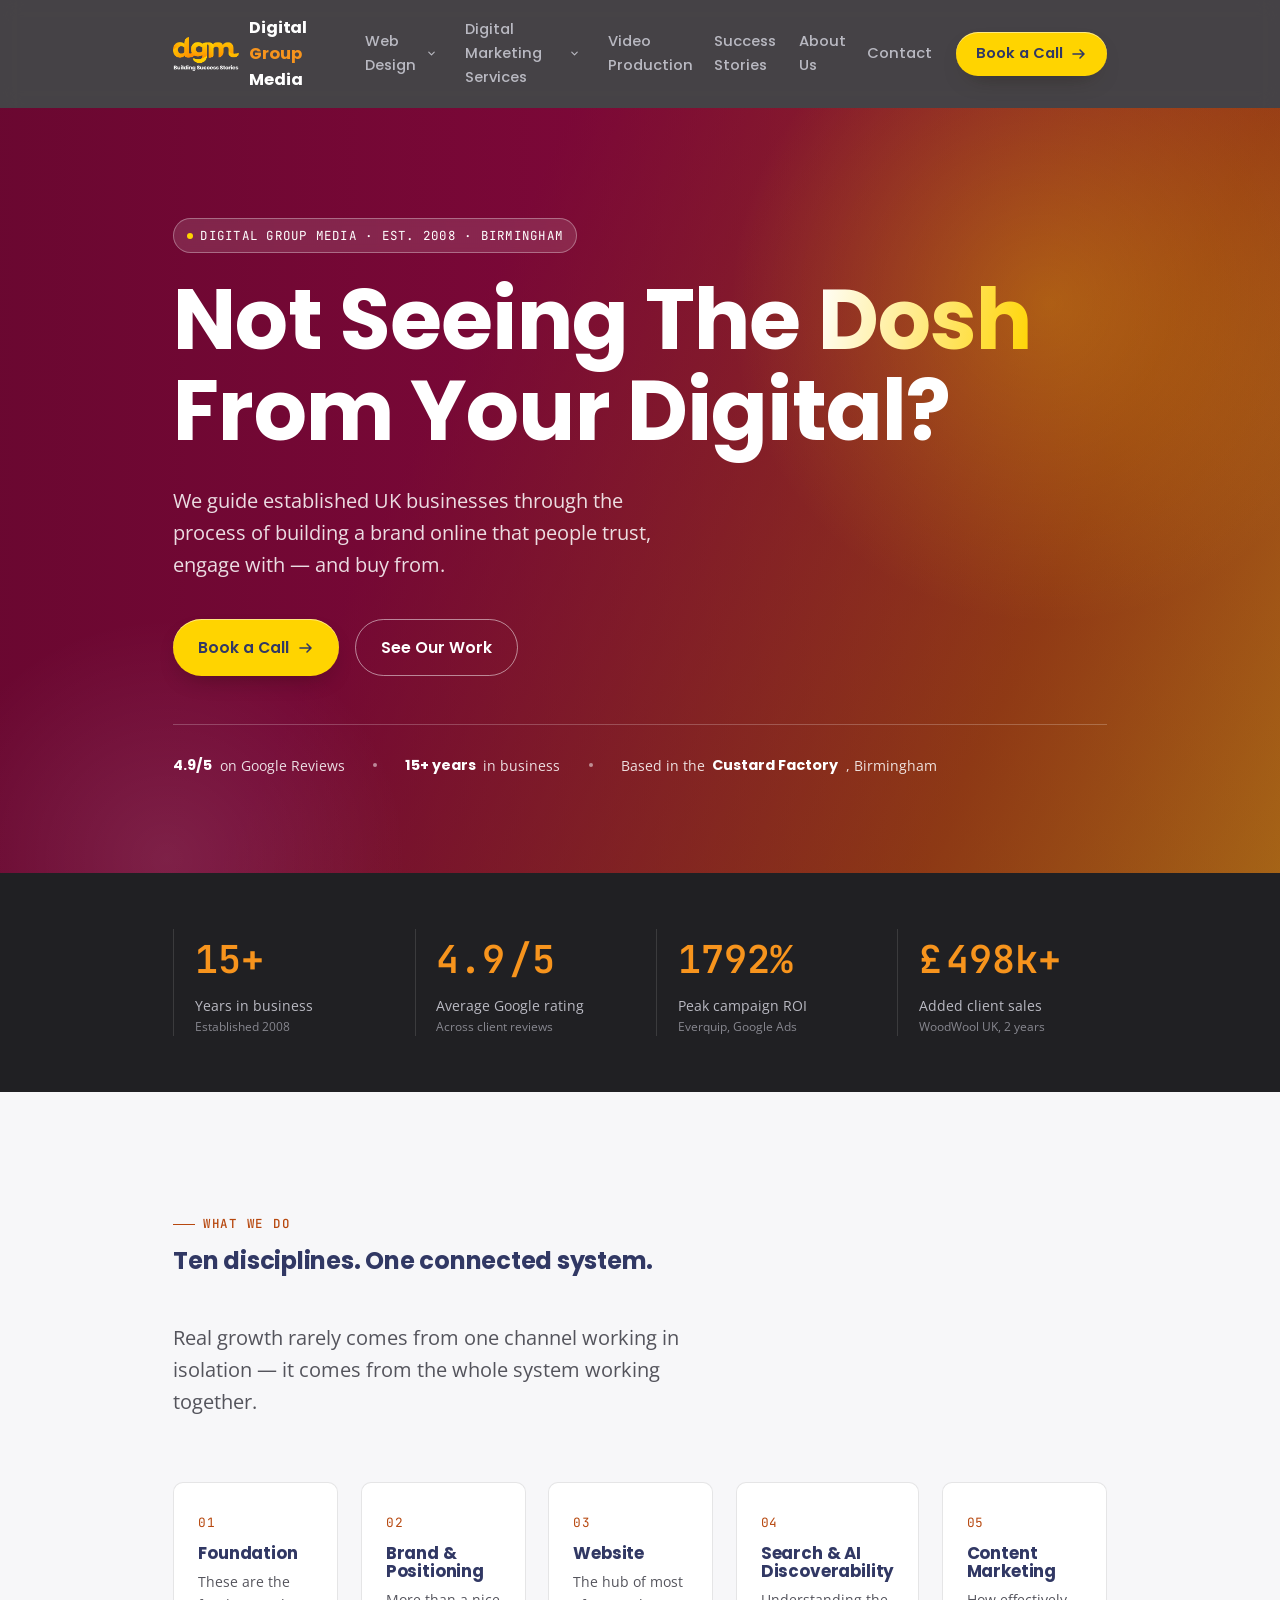
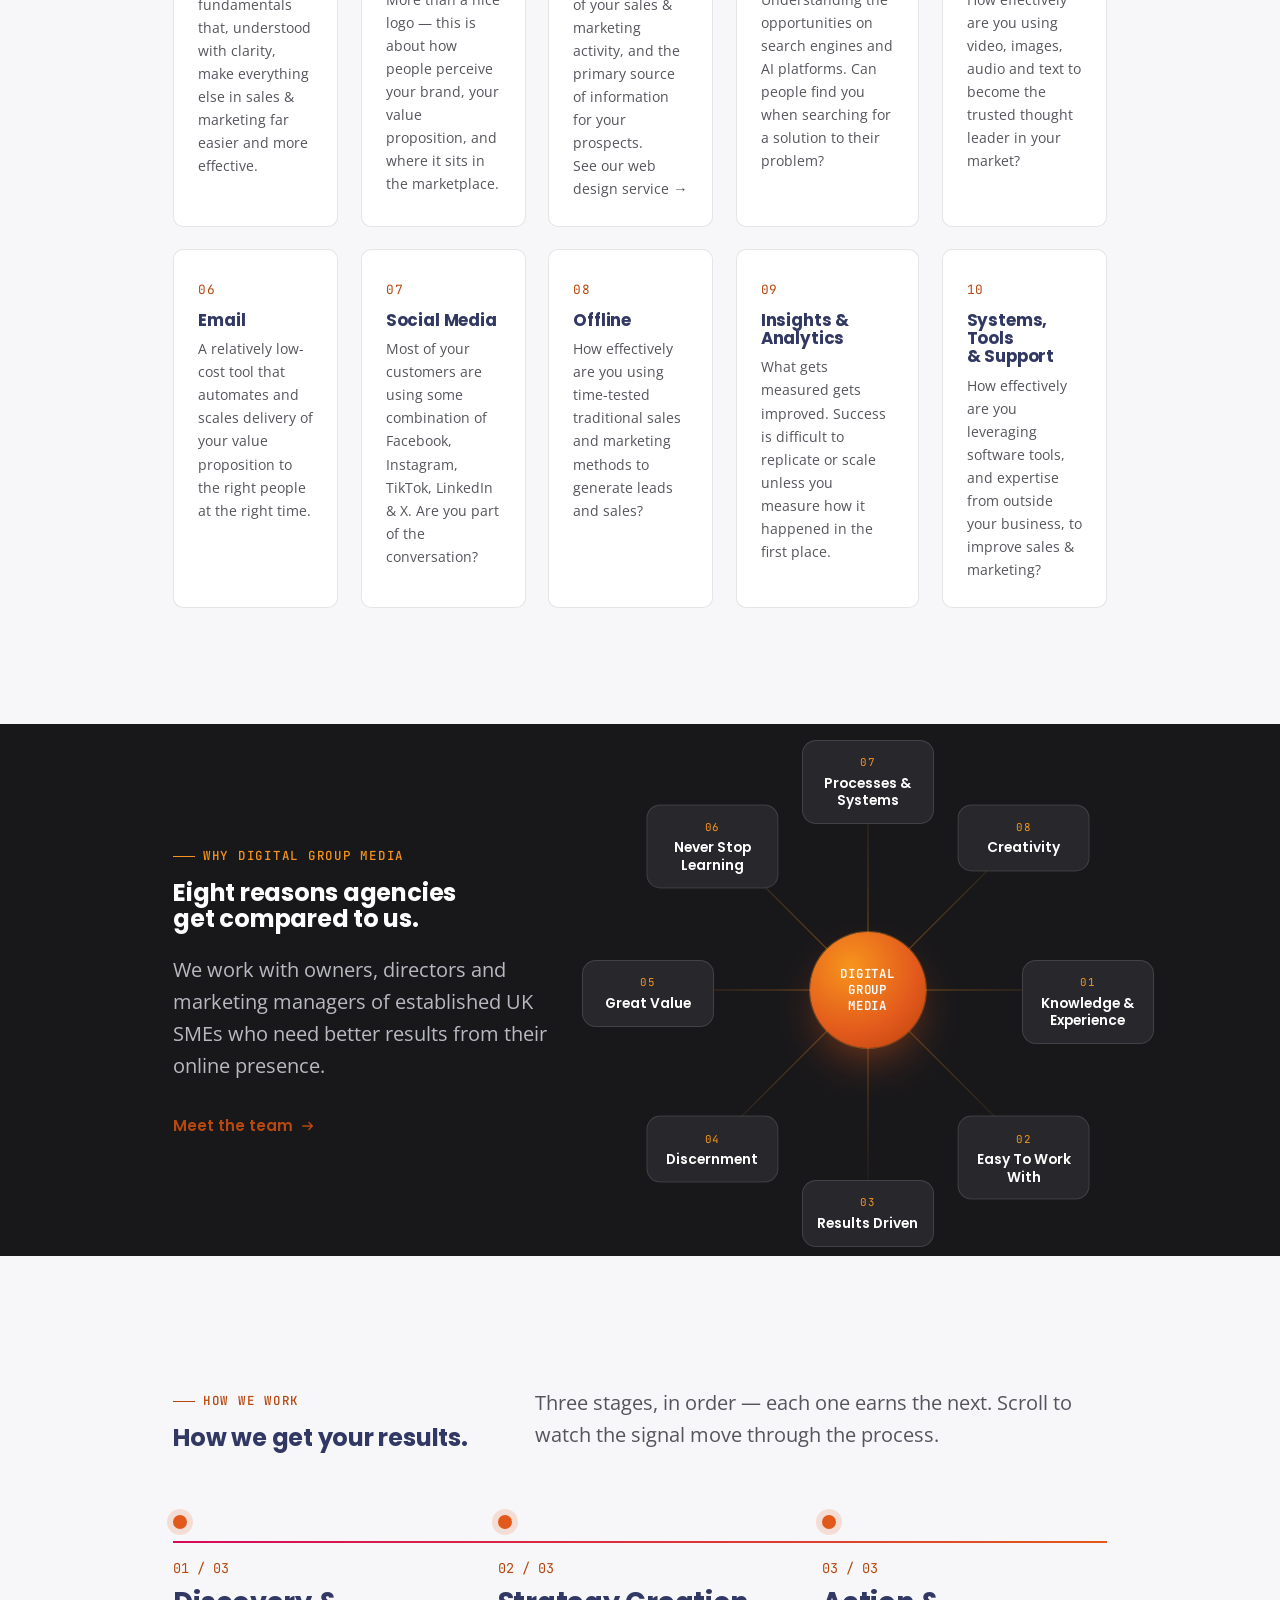
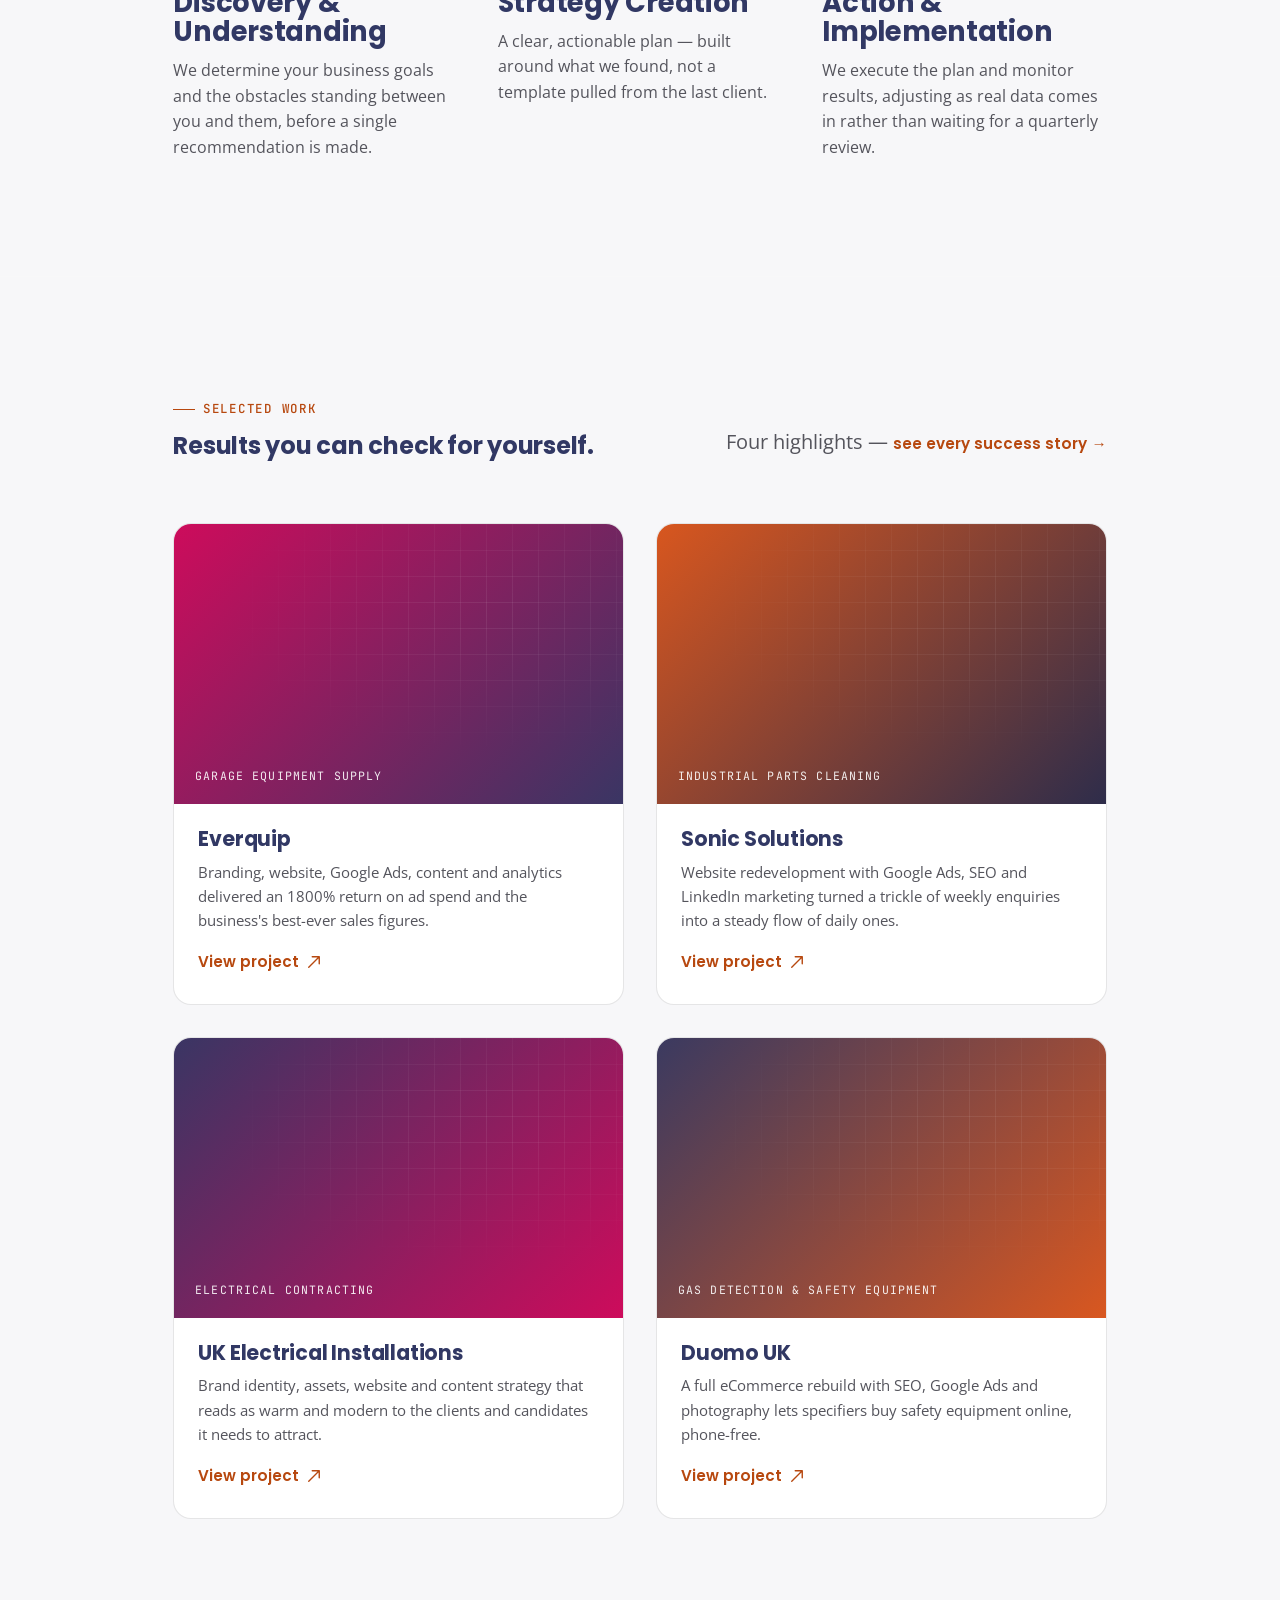
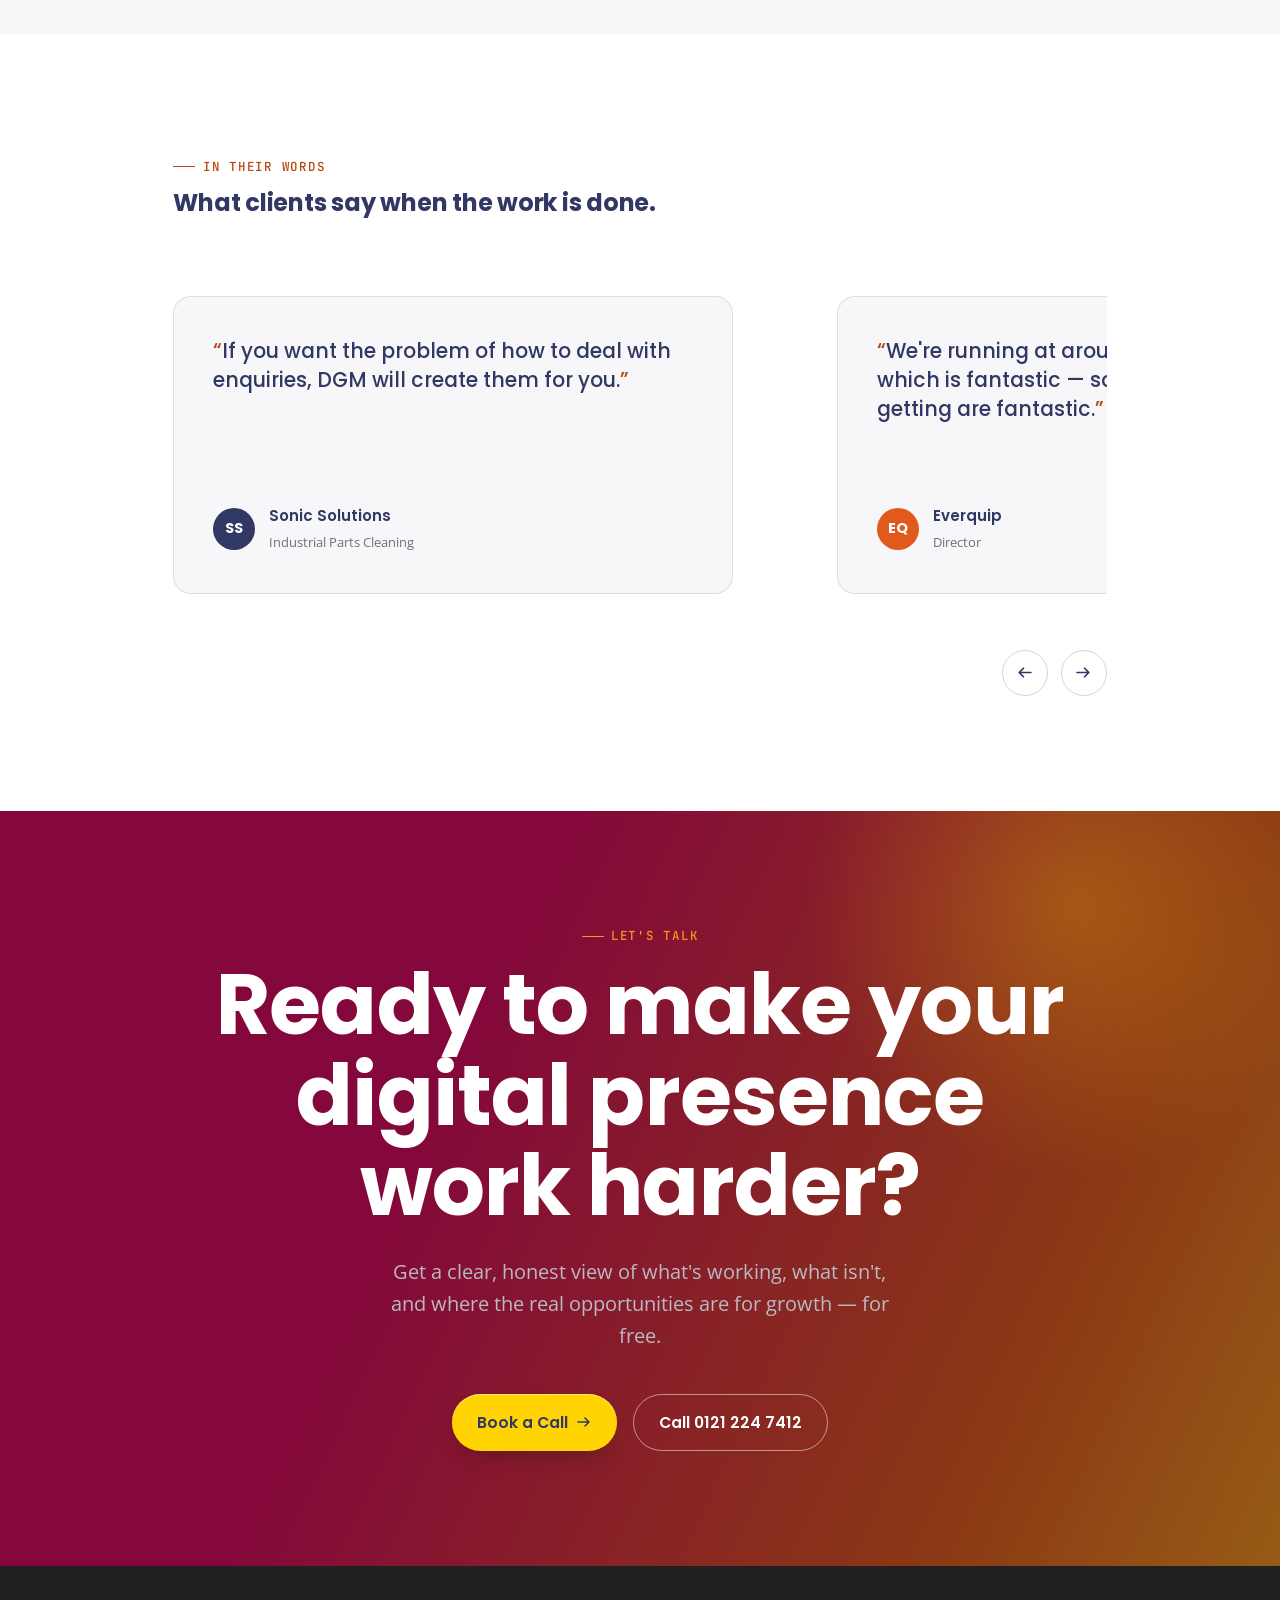
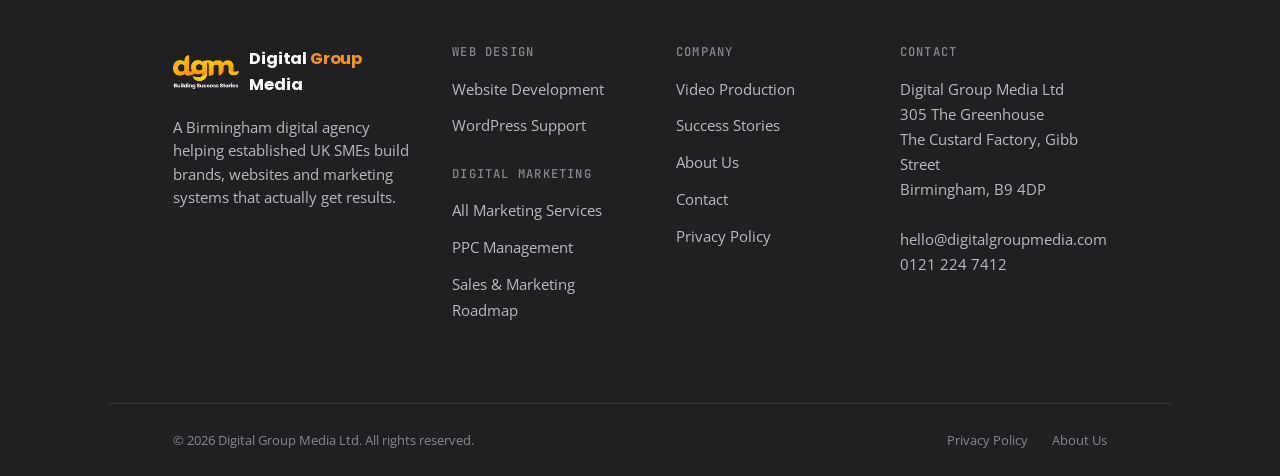
==== index.html @ e1ec8212 "Reorganize assets into css/js/images; add dev build scripts and README" ====
<!doctype html>
<html lang="en-GB">
<head>
<meta charset="utf-8">
<meta name="viewport" content="width=device-width, initial-scale=1, viewport-fit=cover">
<title>Digital Group Media | Digital Agency, Birmingham</title>
<meta name="description" content="A Birmingham digital agency helping established UK SMEs with branding, websites, SEO, PPC and digital marketing since 2008.">
<link rel="preconnect" href="https://fonts.googleapis.com">
<link rel="preconnect" href="https://fonts.gstatic.com" crossorigin>
<link rel="stylesheet" href="https://fonts.googleapis.com/css2?family=Poppins:wght@400;500;600;700;800&family=Open+Sans:wght@400;500;600;700&family=JetBrains+Mono:wght@400;500;600&display=swap">
<link rel="stylesheet" href="assets/css/styles.css">
</head>
<body>
<svg class="icon-defs" aria-hidden="true">
  <symbol id="ic-arrow" viewBox="0 0 16 16"><path d="M2 8h11M9 4l4 4-4 4" fill="none" stroke="currentColor" stroke-width="1.6" stroke-linecap="round" stroke-linejoin="round"/></symbol>
  <symbol id="ic-arrow-up" viewBox="0 0 16 16"><path d="M2 14 14 2M6 2h8v8" fill="none" stroke="currentColor" stroke-width="1.6" stroke-linecap="round" stroke-linejoin="round"/></symbol>
  <symbol id="ic-chevron" viewBox="0 0 16 16"><path d="M4 6l4 4 4-4" fill="none" stroke="currentColor" stroke-width="1.6" stroke-linecap="round" stroke-linejoin="round"/></symbol>
</svg>

<a class="skip-link" href="#main">Skip to main content</a>

<header class="site-header" id="siteHeader">
  <div class="wrap">
    <a class="brand" href="index.html">
      <img class="brand-mark" src="assets/images/logo-dgm.png" alt="" width="237" height="123">
      <span class="brand-word"><span class="brand-full">Digital <b>Group</b> Media</span><span class="brand-short">D<b>G</b>M</span></span>
    </a>
    <nav class="nav-links" aria-label="Primary">
      <div class="nav-item has-dropdown">
        <a class="nav-parent-link" href="web-design.html">Web Design</a>
        <button class="nav-caret-btn" type="button" aria-expanded="false" aria-controls="dd-1" aria-label="Show Web Design submenu">
          <svg class="nav-caret" aria-hidden="true"><use href="#ic-chevron"/></svg>
        </button>
        <div class="nav-dropdown" id="dd-1">
          <a href="web-design.html">Website Development</a>
        <a href="support.html">WordPress Support</a>
        </div>
      </div>
      <div class="nav-item has-dropdown">
        <a class="nav-parent-link" href="digital-marketing-services.html">Digital Marketing Services</a>
        <button class="nav-caret-btn" type="button" aria-expanded="false" aria-controls="dd-2" aria-label="Show Digital Marketing Services submenu">
          <svg class="nav-caret" aria-hidden="true"><use href="#ic-chevron"/></svg>
        </button>
        <div class="nav-dropdown" id="dd-2">
          <a href="ppc-management.html">PPC Management</a>
        <a href="sales-and-marketing-roadmap.html">Sales and Marketing Roadmap</a>
        </div>
      </div>
      <a href="videography-services.html">Video Production</a>
      <a href="success-stories.html">Success Stories</a>
      <a href="about-us.html">About Us</a>
      <a href="contact.html">Contact</a>
    </nav>
    <div class="nav-actions">
      <a class="btn btn-primary" href="contact.html">Book a Call<svg class="ic" aria-hidden="true"><use href="#ic-arrow"/></svg></a>
      <button class="nav-toggle" id="navToggle" aria-expanded="false" aria-controls="mobileNav" aria-label="Open menu">
        <span class="nav-toggle-bars"><span></span><span></span><span></span></span>
      </button>
    </div>
  </div>
</header>

<nav class="mobile-nav" id="mobileNav" aria-label="Mobile">
  <a href="index.html" aria-current="page">Home</a>
  <a href="web-design.html">Web Design</a>
  <a class="mobile-sub" href="web-design.html">Website Development</a>
  <a class="mobile-sub" href="support.html">WordPress Support</a>
  <a href="digital-marketing-services.html">Digital Marketing Services</a>
  <a class="mobile-sub" href="ppc-management.html">PPC Management</a>
  <a class="mobile-sub" href="sales-and-marketing-roadmap.html">Sales and Marketing Roadmap</a>
  <a href="videography-services.html">Video Production</a>
  <a href="success-stories.html">Success Stories</a>
  <a href="about-us.html">About Us</a>
  <a href="contact.html">Contact</a>
  <a class="btn btn-primary" href="contact.html">Book a Call<svg class="ic" aria-hidden="true"><use href="#ic-arrow"/></svg></a>
</nav>

<main id="main">
  <section class="hero" id="top" aria-labelledby="hero-h1">
    <div class="hero-grid" aria-hidden="true"></div>
    <canvas class="hero-canvas" id="heroCanvas" aria-hidden="true"></canvas>
    <div class="wrap">
      <span class="hero-badge"><span class="dot"></span>DIGITAL GROUP MEDIA &middot; EST. 2008 &middot; BIRMINGHAM</span>
      <h1 id="hero-h1" class="fs-h1-fix">Not Seeing The <span class="hl">Dosh</span> From Your Digital?</h1>
      <p class="hero-sub">We guide established UK businesses through the process of building a brand online that people trust, engage with &mdash; and buy from.</p>
      <div class="hero-cta">
        <a class="btn btn-primary" href="contact.html">Book a Call<svg class="ic" aria-hidden="true"><use href="#ic-arrow"/></svg></a>
        <a class="btn btn-ghost" href="success-stories.html">See Our Work</a>
      </div>
      <div class="hero-proof">
        <span><strong>4.9/5</strong> on Google Reviews</span>
        <span><strong>15+ years</strong> in business</span>
        <span>Based in the <strong>Custard Factory</strong>, Birmingham</span>
      </div>
    </div>
  </section>

  <section class="stats-strip" aria-label="Numbers from the work">
    <div class="wrap">
      <div class="stats-grid reveal-stagger">
        <div class="stat">
          <span class="stat-num"><span class="js-count" data-count="15" data-suffix="+">0</span></span>
          <p class="stat-cap">Years in business<em>Established 2008</em></p>
        </div>
        <div class="stat">
          <span class="stat-num"><span class="js-count" data-count="4.9" data-decimals="1">0</span>/5</span>
          <p class="stat-cap">Average Google rating<em>Across client reviews</em></p>
        </div>
        <div class="stat">
          <span class="stat-num"><span class="js-count" data-count="1800" data-suffix="%">0</span></span>
          <p class="stat-cap">Peak campaign ROI<em>Everquip, Google Ads</em></p>
        </div>
        <div class="stat">
          <span class="stat-num">&#163;<span class="js-count" data-count="500" data-suffix="k+">0</span></span>
          <p class="stat-cap">Added client sales<em>WoodWool UK, 2 years</em></p>
        </div>
      </div>
    </div>
  </section>

  <section class="section-pad" id="services" aria-labelledby="services-h2">
    <div class="wrap">
      <div class="head-row reveal">
        <div>
          <span class="eyebrow">What We Do</span>
          <h2 id="services-h2">Ten disciplines. One connected system.</h2>
        </div>
        <p class="lead">Real growth rarely comes from one channel working in isolation &mdash; it comes from the whole system working together.</p>
      </div>

      <div class="feat-grid feat-grid--5 reveal-stagger">
        <div class="feat-card">
          <span class="feat-num">01</span>
          <h3>Foundation</h3>
          <p>These are the fundamentals that, understood with clarity, make everything else in sales &amp; marketing far easier and more effective.</p>
        </div>
        <div class="feat-card">
          <span class="feat-num">02</span>
          <h3>Brand &amp; Positioning</h3>
          <p>More than a nice logo &mdash; this is about how people perceive your brand, your value proposition, and where it sits in the marketplace.</p>
        </div>
        <div class="feat-card">
          <span class="feat-num">03</span>
          <h3>Website</h3>
          <p>The hub of most of your sales &amp; marketing activity, and the primary source of information for your prospects. <a class="btn-line" style="font:inherit;color:inherit;background:none;padding:0" href="web-design.html">See our web design service &rarr;</a></p>
        </div>
        <div class="feat-card">
          <span class="feat-num">04</span>
          <h3>Search &amp; AI Discoverability</h3>
          <p>Understanding the opportunities on search engines and AI platforms. Can people find you when searching for a solution to their problem?</p>
        </div>
        <div class="feat-card">
          <span class="feat-num">05</span>
          <h3>Content Marketing</h3>
          <p>How effectively are you using video, images, audio and text to become the trusted thought leader in your market?</p>
        </div>
        <div class="feat-card">
          <span class="feat-num">06</span>
          <h3>Email</h3>
          <p>A relatively low-cost tool that automates and scales delivery of your value proposition to the right people at the right time.</p>
        </div>
        <div class="feat-card">
          <span class="feat-num">07</span>
          <h3>Social Media</h3>
          <p>Most of your customers are using some combination of Facebook, Instagram, TikTok, LinkedIn &amp; X. Are you part of the conversation?</p>
        </div>
        <div class="feat-card">
          <span class="feat-num">08</span>
          <h3>Offline</h3>
          <p>How effectively are you using time-tested traditional sales and marketing methods to generate leads and sales?</p>
        </div>
        <div class="feat-card">
          <span class="feat-num">09</span>
          <h3>Insights &amp; Analytics</h3>
          <p>What gets measured gets improved. Success is difficult to replicate or scale unless you measure how it happened in the first place.</p>
        </div>
        <div class="feat-card">
          <span class="feat-num">10</span>
          <h3>Systems, Tools &amp; Support</h3>
          <p>How effectively are you leveraging software tools, and expertise from outside your business, to improve sales &amp; marketing?</p>
        </div>
      </div>
    </div>
  </section>

  <div class="signal-divider" aria-hidden="true"></div>

  <section class="why section-pad on-dark" id="why" aria-labelledby="why-h2">
    <div class="wrap">
      <div class="why-layout">
        <div class="why-intro reveal">
          <span class="eyebrow">Why Digital Group Media</span>
          <h2 id="why-h2">Eight reasons agencies get compared to us.</h2>
          <p class="lead">We work with owners, directors and marketing managers of established UK SMEs who need better results from their online presence.</p>
          <a class="btn-line why-cta" href="about-us.html">Meet the team<svg class="ic" aria-hidden="true"><use href="#ic-arrow"/></svg></a>
        </div>

        <div class="orbit reveal" aria-hidden="true">
          <div class="orbit-lines">
            <div class="orbit-line" style="--i:0"></div><div class="orbit-line" style="--i:1"></div>
            <div class="orbit-line" style="--i:2"></div><div class="orbit-line" style="--i:3"></div>
            <div class="orbit-line" style="--i:4"></div><div class="orbit-line" style="--i:5"></div>
            <div class="orbit-line" style="--i:6"></div><div class="orbit-line" style="--i:7"></div>
          </div>
          <div class="orbit-nodes">
            <div class="orbit-node" style="--i:0"><div class="orbit-card" tabindex="0"><div class="n">01</div><div class="t">Knowledge &amp; Experience</div></div></div>
            <div class="orbit-node" style="--i:1"><div class="orbit-card" tabindex="0"><div class="n">02</div><div class="t">Easy To Work With</div></div></div>
            <div class="orbit-node" style="--i:2"><div class="orbit-card" tabindex="0"><div class="n">03</div><div class="t">Results Driven</div></div></div>
            <div class="orbit-node" style="--i:3"><div class="orbit-card" tabindex="0"><div class="n">04</div><div class="t">Discernment</div></div></div>
            <div class="orbit-node" style="--i:4"><div class="orbit-card" tabindex="0"><div class="n">05</div><div class="t">Great Value</div></div></div>
            <div class="orbit-node" style="--i:5"><div class="orbit-card" tabindex="0"><div class="n">06</div><div class="t">Never Stop Learning</div></div></div>
            <div class="orbit-node" style="--i:6"><div class="orbit-card" tabindex="0"><div class="n">07</div><div class="t">Processes &amp; Systems</div></div></div>
            <div class="orbit-node" style="--i:7"><div class="orbit-card" tabindex="0"><div class="n">08</div><div class="t">Creativity</div></div></div>
          </div>
          <div class="orbit-hub"><span>DIGITAL<br>GROUP<br>MEDIA</span></div>
        </div>
      </div>
    </div>
  </section>

  <section class="section-pad" id="process" aria-labelledby="process-h2">
    <div class="wrap">
      <div class="head-row reveal">
        <div>
          <span class="eyebrow">How We Work</span>
          <h2 id="process-h2">How we get your results.</h2>
        </div>
        <p class="lead">Three stages, in order &mdash; each one earns the next. Scroll to watch the signal move through the process.</p>
      </div>

      <div class="process-track">
        <div class="process-line" aria-hidden="true"><div class="process-line-fill" id="processFill"></div></div>
        <div class="process-stages" id="processStages">
          <div class="stage" data-stage="1">
            <div class="stage-dot"></div>
            <span class="stage-num">01 / 03</span>
            <h3>Discovery &amp; Understanding</h3>
            <p>We determine your business goals and the obstacles standing between you and them, before a single recommendation is made.</p>
          </div>
          <div class="stage" data-stage="2">
            <div class="stage-dot"></div>
            <span class="stage-num">02 / 03</span>
            <h3>Strategy Creation</h3>
            <p>A clear, actionable plan &mdash; built around what we found, not a template pulled from the last client.</p>
          </div>
          <div class="stage" data-stage="3">
            <div class="stage-dot"></div>
            <span class="stage-num">03 / 03</span>
            <h3>Action &amp; Implementation</h3>
            <p>We execute the plan and monitor results, adjusting as real data comes in rather than waiting for a quarterly review.</p>
          </div>
        </div>
      </div>
    </div>
  </section>

  <div class="signal-divider" aria-hidden="true"></div>

  <section class="section-pad" id="work" aria-labelledby="work-h2">
    <div class="wrap">
      <div class="head-row reveal">
        <div>
          <span class="eyebrow">Selected Work</span>
          <h2 id="work-h2">Results you can check for yourself.</h2>
        </div>
        <p class="lead">Four highlights &mdash; <a class="btn-line" style="display:inline-flex" href="success-stories.html">see every success story&nbsp;&rarr;</a></p>
      </div>

      <div class="work-grid reveal-stagger">
        <article class="work-card">
          <div class="work-art">
            <div class="art-bg" style="background:linear-gradient(135deg,#d6095b,#313864);"></div>
            <div class="art-grid"></div>
            <span class="art-cat">Garage Equipment Supply</span>
          </div>
          <div class="work-info">
            <h3>Everquip</h3>
            <p>Branding, website, Google Ads, content and analytics delivered an 1800% return on ad spend and the business's best-ever sales figures.</p>
            <a class="btn-line work-link" href="https://inspectionpits.co.uk/" target="_blank" rel="noopener">View project<svg class="ic" aria-hidden="true"><use href="#ic-arrow-up"/></svg></a>
          </div>
        </article>
        <article class="work-card">
          <div class="work-art">
            <div class="art-bg" style="background:linear-gradient(135deg,#e2591c,#242a4d);"></div>
            <div class="art-grid"></div>
            <span class="art-cat">Industrial Parts Cleaning</span>
          </div>
          <div class="work-info">
            <h3>Sonic Solutions</h3>
            <p>Website redevelopment with Google Ads, SEO and LinkedIn marketing turned a trickle of weekly enquiries into a steady flow of daily ones.</p>
            <a class="btn-line work-link" href="https://sonicsolutionsltd.com/" target="_blank" rel="noopener">View project<svg class="ic" aria-hidden="true"><use href="#ic-arrow-up"/></svg></a>
          </div>
        </article>
        <article class="work-card">
          <div class="work-art">
            <div class="art-bg" style="background:linear-gradient(135deg,#313864,#d6095b);"></div>
            <div class="art-grid"></div>
            <span class="art-cat">Electrical Contracting</span>
          </div>
          <div class="work-info">
            <h3>UK Electrical Installations</h3>
            <p>Brand identity, assets, website and content strategy that reads as warm and modern to the clients and candidates it needs to attract.</p>
            <a class="btn-line work-link" href="https://ukelectrical.co.uk/" target="_blank" rel="noopener">View project<svg class="ic" aria-hidden="true"><use href="#ic-arrow-up"/></svg></a>
          </div>
        </article>
        <article class="work-card">
          <div class="work-art">
            <div class="art-bg" style="background:linear-gradient(135deg,#313864,#e2591c);"></div>
            <div class="art-grid"></div>
            <span class="art-cat">Gas Detection &amp; Safety Equipment</span>
          </div>
          <div class="work-info">
            <h3>Duomo UK</h3>
            <p>A full eCommerce rebuild with SEO, Google Ads and photography lets specifiers buy safety equipment online, phone-free.</p>
            <a class="btn-line work-link" href="https://duomo.co.uk/" target="_blank" rel="noopener">View project<svg class="ic" aria-hidden="true"><use href="#ic-arrow-up"/></svg></a>
          </div>
        </article>
      </div>
    </div>
  </section>

  <section class="testi section-pad" id="testimonials" aria-labelledby="testi-h2">
    <div class="wrap">
      <div class="head-row reveal">
        <div>
          <span class="eyebrow">In Their Words</span>
          <h2 id="testi-h2">What clients say when the work is done.</h2>
        </div>
      </div>

      <div class="testi-rail reveal" id="testiRail" tabindex="0" aria-label="Client testimonials, scrollable">
        <blockquote class="testi-card">
          <p class="testi-quote">If you want the problem of how to deal with enquiries, DGM will create them for you.</p>
          <footer class="testi-who">
            <span class="testi-avatar" style="background:#313864;">SS</span>
            <span><span class="testi-name">Sonic Solutions</span><br><span class="testi-role">Industrial Parts Cleaning</span></span>
          </footer>
        </blockquote>
        <blockquote class="testi-card">
          <p class="testi-quote">We're running at around an ROI of 1800%, which is fantastic &mdash; some of the leads we are getting are fantastic.</p>
          <footer class="testi-who">
            <span class="testi-avatar" style="background:#e2591c;">EQ</span>
            <span><span class="testi-name">Everquip</span><br><span class="testi-role">Director</span></span>
          </footer>
        </blockquote>
        <blockquote class="testi-card">
          <p class="testi-quote">Superb business and some great people. The team at DGM have delivered me the ultimate service on my website and its branding, and continue to amaze me with their ongoing support.</p>
          <footer class="testi-who">
            <span class="testi-avatar" style="background:#d6095b;">GM</span>
            <span><span class="testi-name">James, GainMore Solutions</span><br><span class="testi-role">Business Consultancy</span></span>
          </footer>
        </blockquote>
        <blockquote class="testi-card">
          <p class="testi-quote">Without that, we wouldn't be getting the sales. You get this plausibility, and you think &mdash; these are the right guys.</p>
          <footer class="testi-who">
            <span class="testi-avatar" style="background:#242a4d;">BM</span>
            <span><span class="testi-name">Nick DeBorde, Beaumont</span><br><span class="testi-role">Director</span></span>
          </footer>
        </blockquote>
        <blockquote class="testi-card">
          <p class="testi-quote">The ongoing sales and marketing support DGM gives us has literally added over &#163;500,000 in sales to the business &mdash; and that's in the last two years alone.</p>
          <footer class="testi-who">
            <span class="testi-avatar" style="background:#313864;">WW</span>
            <span><span class="testi-name">WoodWool UK</span><br><span class="testi-role">Wood Packaging Manufacturer</span></span>
          </footer>
        </blockquote>
        <blockquote class="testi-card">
          <p class="testi-quote">Since my site was redeveloped, visitors have increased by 400%, sales have increased significantly, and I'm now capturing sales leads as well as giving a much better experience to my customers.</p>
          <footer class="testi-who">
            <span class="testi-avatar" style="background:#e2591c;">ET</span>
            <span><span class="testi-name">Helen, EasyTots</span><br><span class="testi-role">Owner</span></span>
          </footer>
        </blockquote>
      </div>

      <div class="testi-controls">
        <button class="testi-arrow prev" id="testiPrev" aria-label="Previous testimonial"><svg class="ic" aria-hidden="true"><use href="#ic-arrow"/></svg></button>
        <button class="testi-arrow next" id="testiNext" aria-label="Next testimonial"><svg class="ic" aria-hidden="true"><use href="#ic-arrow"/></svg></button>
      </div>
    </div>
  </section>

  <section class="cta-final section-pad on-dark" id="final-cta" aria-labelledby="cta-h2">
    <canvas class="signal-web" id="ctaCanvas" aria-hidden="true"></canvas>
    <div class="wrap">
      <span class="eyebrow">Let's Talk</span>
      <h2 id="cta-h2" class="reveal">Ready to make your digital presence work harder?</h2>
      <p class="lead reveal">Get a clear, honest view of what's working, what isn't, and where the real opportunities are for growth &mdash; for free.</p>
      <div class="hero-cta reveal">
        <a class="btn btn-primary" href="contact.html">Book a Call<svg class="ic" aria-hidden="true"><use href="#ic-arrow"/></svg></a>
        <a class="btn btn-ghost" href="tel:01212247412">Call 0121 224 7412</a>
      </div>
    </div>
  </section>

</main>

<footer class="site-footer">
  <div class="wrap footer-top">
    <div class="footer-brand">
      <a class="brand" href="index.html">
        <img class="brand-mark" src="assets/images/logo-dgm.png" alt="" width="237" height="123">
        <span class="brand-word">Digital <b>Group</b> Media</span>
      </a>
      <p>A Birmingham digital agency helping established UK SMEs build brands, websites and marketing systems that actually get results.</p>
    </div>
    <div class="footer-col">
      <h4>Web Design</h4>
      <ul>
        <li><a href="web-design.html">Website Development</a></li>
        <li><a href="support.html">WordPress Support</a></li>
      </ul>
      <h4 class="footer-col-spaced">Digital Marketing</h4>
      <ul>
        <li><a href="digital-marketing-services.html">All Marketing Services</a></li>
        <li><a href="ppc-management.html">PPC Management</a></li>
        <li><a href="sales-and-marketing-roadmap.html">Sales &amp; Marketing Roadmap</a></li>
      </ul>
    </div>
    <div class="footer-col">
      <h4>Company</h4>
      <ul>
        <li><a href="videography-services.html">Video Production</a></li>
        <li><a href="success-stories.html">Success Stories</a></li>
        <li><a href="about-us.html">About Us</a></li>
        <li><a href="contact.html">Contact</a></li>
        <li><a href="privacy-policy.html">Privacy Policy</a></li>
      </ul>
    </div>
    <div class="footer-col">
      <h4>Contact</h4>
      <address>
        Digital Group Media Ltd<br>
        305 The Greenhouse<br>
        The Custard Factory, Gibb Street<br>
        Birmingham, B9 4DP<br><br>
        <a href="mailto:hello@digitalgroupmedia.com">hello@digitalgroupmedia.com</a><br>
        <a href="tel:01212247412">0121 224 7412</a>
      </address>
    </div>
  </div>
  <div class="wrap footer-bottom">
    <span>&copy; <span id="year">2026</span> Digital Group Media Ltd. All rights reserved.</span>
    <span class="footer-legal">
      <a href="privacy-policy.html">Privacy Policy</a>
      <a href="about-us.html">About Us</a>
    </span>
  </div>
</footer>

<script type="application/ld+json">
{
  "@context": "https://schema.org",
  "@type": "ProfessionalService",
  "name": "Digital Group Media",
  "description": "A Birmingham digital agency helping established UK SMEs with branding, websites, SEO, PPC and digital marketing since 2008.",
  "url": "https://digitalgroupmedia.com/",
  "telephone": "+441212247412",
  "email": "hello@digitalgroupmedia.com",
  "address": {
    "@type": "PostalAddress",
    "streetAddress": "305 The Greenhouse, The Custard Factory, Gibb Street",
    "addressLocality": "Birmingham",
    "postalCode": "B9 4DP",
    "addressCountry": "GB"
  },
  "foundingDate": "2008",
  "aggregateRating": {
    "@type": "AggregateRating",
    "ratingValue": "4.9",
    "ratingCount": "1",
    "bestRating": "5"
  }
}
</script>
<script src="assets/js/main.js"></script>
</body>
</html>
---- assets/css/styles.css ----
/* ============================================================
   Digital Group Media — shared design system
   Brand palette sampled live from digitalgroupmedia.com
   (--gcid-heading-color, --gcid-primary-color, logo asset).
   Single fixed visual world (agency brand, not an OS toggle) —
   colours declared explicitly throughout, no dark/light switching.
   ============================================================ */

/* -- baseline reset (this stylesheet is shared by every page, some
      of which are served raw without the Artifact skeleton) -- */
html{
  color-scheme: light;
  scroll-behavior:smooth;
}
:root{
  padding-top: env(safe-area-inset-top, 0px);
  padding-bottom: env(safe-area-inset-bottom, 0px);
}
*{box-sizing:border-box;}
body{margin:0;}
img{max-width:100%;}
[hidden]{display:none !important;}

:root{
  /* Dark neutral — sampled from the live site's footer / dark panels
     (near-black, not blue-black), used for footer and dark sections. */
  --ink:#18181b;
  --ink-2:#202023;
  --ink-3:#28282c;
  --ink-4:#323236;
  --ink-line:rgba(255,255,255,.12);
  --ink-line-soft:rgba(255,255,255,.06);

  --navy:#313864;           /* brand navy — sampled exact from the live header/utility bar */
  --navy-deep:#242a4d;
  --magenta:#d6095b;        /* brand hero-gradient start, sampled from the live site */
  --magenta-deep:#a3074a;   /* AA-safe magenta for small text on light backgrounds */
  --orange:#e2591c;         /* brand hero-gradient end, sampled from the live site */
  --orange-light:#f7941d;   /* brand gold/orange accent, sampled from the live hero swirl */
  --orange-text:#b7480f;    /* AA-safe orange for small text on light backgrounds */
  --yellow:#ffd400;         /* brand CTA-button yellow, sampled exact from the live site */
  --yellow-deep:#e0ba00;    /* hover state for yellow buttons */
  --orange-dim:#b8410a;
  --hero-gradient:linear-gradient(115deg,var(--magenta) 0%,var(--magenta) 35%,var(--orange) 78%,var(--orange-light) 100%);

  --paper:#f7f7f9;          /* light section ground */
  --paper-raised:#ffffff;
  --line:rgba(24,24,28,.11);
  --line-strong:rgba(24,24,28,.18);
  --text:#1c1c22;           /* body text on light */
  --text-soft:#54545c;
  --text-mute:#6f6f76;
  --on-dark:#f5f5f7;
  --on-dark-soft:#b9b9c2;
  --on-dark-mute:#87878f;

  --font-display:'Poppins',"Helvetica Neue",Arial,sans-serif;
  --font-body:'Open Sans',"Segoe UI",Arial,sans-serif;
  --font-mono:'JetBrains Mono',"SFMono-Regular",Consolas,monospace;

  --ease:cubic-bezier(.22,.61,.36,1);
  --ease-out:cubic-bezier(.16,.84,.44,1);

  /* Content container: fluid at 82.917vw (matches the live site's
     measured proportion) capped at 1920px so it never over-stretches
     on ultra-wide monitors. */
  --container:min(82.917vw,1920px);
  --gutter:clamp(20px,5vw,96px);
  --radius:18px;
  --radius-sm:10px;

  --fs-h1:clamp(2.6rem,5.4vw + 1rem,5.25rem);
  --fs-h2:clamp(2rem,3vw + 1rem,3.1rem);
  --fs-h3:clamp(1.3rem,1.1vw + 1rem,1.7rem);
  --fs-lead:clamp(1.05rem,.4vw + 1rem,1.25rem);
}

@media (prefers-reduced-motion: reduce){
  *,*::before,*::after{
    animation-duration:.001ms !important;
    animation-iteration-count:1 !important;
    transition-duration:.001ms !important;
    scroll-behavior:auto !important;
  }
}

/* ============================================================ base */
body{
  background:var(--paper);
  color:var(--text);
  font-family:var(--font-body);
  font-size:1rem;
  line-height:1.6;
  -webkit-font-smoothing:antialiased;
  text-rendering:optimizeLegibility;
  overflow-x:hidden;
}
h1,h2,h3,h4{
  font-family:var(--font-display);
  color:var(--navy);
  line-height:1.08;
  margin:0;
  text-wrap:balance;
  letter-spacing:-.01em;
}
p{margin:0;}
a{color:inherit;text-decoration:none;}
button{font:inherit;color:inherit;background:none;border:0;cursor:pointer;}
ul{list-style:none;margin:0;padding:0;}
.sr-only{
  position:absolute;width:1px;height:1px;padding:0;margin:-1px;
  overflow:hidden;clip:rect(0,0,0,0);white-space:nowrap;border:0;
}
.skip-link{
  position:fixed;top:-60px;left:12px;z-index:999;
  background:var(--orange-dim);color:#fff;padding:.8em 1.2em;border-radius:8px;
  font-family:var(--font-display);font-weight:600;transition:top .2s var(--ease);
}
.skip-link:focus{top:12px;}
:focus-visible{outline:2.5px solid var(--magenta);outline-offset:3px;border-radius:4px;}

.wrap{max-width:var(--container);margin-inline:auto;padding-inline:var(--gutter);}
section{position:relative;}
.section-pad{padding-block:clamp(64px,9vw,128px);}
.section-pad-sm{padding-block:clamp(44px,6vw,80px);}
.eyebrow{
  display:inline-flex;align-items:center;gap:.6em;
  font-family:var(--font-mono);font-size:.78rem;font-weight:500;
  letter-spacing:.14em;text-transform:uppercase;
  color:var(--orange-text);margin-bottom:1.1em;
}
.eyebrow::before{content:"";width:22px;height:1px;background:currentColor;flex:none;}
section.on-dark .eyebrow{color:var(--orange-light);}
.lead{font-size:var(--fs-lead);color:var(--text-soft);max-width:52ch;}
section.on-dark .lead{color:var(--on-dark-soft);}
.head-row{
  display:flex;flex-wrap:wrap;gap:2rem 3rem;justify-content:space-between;
  align-items:flex-end;margin-bottom:clamp(2.5rem,5vw,4.5rem);
}
.head-row .lead{margin-top:1rem;}
.center-head{max-width:64ch;margin-inline:auto;text-align:center;}
.center-head .eyebrow{justify-content:center;}
.center-head .eyebrow::before{display:none;}
.center-head .lead{margin-inline:auto;margin-top:1rem;}

/* ============================================================ buttons */
.btn{
  position:relative;display:inline-flex;align-items:center;gap:.55em;
  font-family:var(--font-display);font-weight:600;font-size:.98rem;
  padding:.95em 1.6em;border-radius:999px;isolation:isolate;
  transition:transform .35s var(--ease-out),box-shadow .35s var(--ease-out),background-color .3s var(--ease),color .3s var(--ease);
  white-space:nowrap;
}
.btn .ic{width:16px;height:16px;flex:none;transition:transform .35s var(--ease-out);}
.btn:hover .ic, .btn:focus-visible .ic{transform:translateX(4px);}
.btn-primary{background:var(--yellow);color:var(--navy);box-shadow:0 1px 0 rgba(255,255,255,.5) inset, 0 10px 24px -12px rgba(20,14,0,.45);}
.btn-primary:hover,.btn-primary:focus-visible{background:var(--yellow-deep);transform:translateY(-2px);box-shadow:0 1px 0 rgba(255,255,255,.5) inset, 0 18px 34px -12px rgba(20,14,0,.5);}
.btn-ghost{background:transparent;border:1.5px solid var(--line-strong);color:var(--navy);}
.btn-ghost:hover,.btn-ghost:focus-visible{border-color:var(--navy);background:rgba(49,56,100,.05);transform:translateY(-2px);}
.on-dark .btn-ghost,.hero .btn-ghost{border-color:rgba(255,255,255,.5);color:#fff;}
.on-dark .btn-ghost:hover,.on-dark .btn-ghost:focus-visible,
.hero .btn-ghost:hover,.hero .btn-ghost:focus-visible{border-color:#fff;background:rgba(255,255,255,.12);}
.btn-line{
  display:inline-flex;align-items:center;gap:.5em;font-family:var(--font-display);
  font-weight:600;font-size:.95rem;color:var(--orange-text);padding-bottom:.15em;
  background-image:linear-gradient(var(--orange),var(--orange));
  background-size:0% 1.5px;background-repeat:no-repeat;background-position:0 100%;
  transition:background-size .4s var(--ease-out);
}
.btn-line .ic{width:14px;height:14px;transition:transform .3s var(--ease-out);}
.btn-line:hover,.btn-line:focus-visible{background-size:100% 1.5px;}
.btn-line:hover .ic,.btn-line:focus-visible .ic{transform:translate(3px,-2px);}
.btn-block{width:100%;justify-content:center;}

/* ============================================================ reveal */
.reveal{opacity:1;transform:none;}
@media (prefers-reduced-motion: no-preference){
  .reveal{opacity:0;transform:translateY(22px);transition:opacity .8s var(--ease-out),transform .8s var(--ease-out);}
  .reveal.is-visible{opacity:1;transform:none;}
  .reveal-stagger > *{opacity:0;transform:translateY(18px);transition:opacity .7s var(--ease-out),transform .7s var(--ease-out);}
  .reveal-stagger.is-visible > *{opacity:1;transform:none;}
  .reveal-stagger.is-visible > *:nth-child(1){transition-delay:.02s;}
  .reveal-stagger.is-visible > *:nth-child(2){transition-delay:.08s;}
  .reveal-stagger.is-visible > *:nth-child(3){transition-delay:.14s;}
  .reveal-stagger.is-visible > *:nth-child(4){transition-delay:.2s;}
  .reveal-stagger.is-visible > *:nth-child(5){transition-delay:.26s;}
  .reveal-stagger.is-visible > *:nth-child(6){transition-delay:.32s;}
  .reveal-stagger.is-visible > *:nth-child(7){transition-delay:.38s;}
  .reveal-stagger.is-visible > *:nth-child(8){transition-delay:.44s;}
  .reveal-stagger.is-visible > *:nth-child(9){transition-delay:.5s;}
  .reveal-stagger.is-visible > *:nth-child(10){transition-delay:.56s;}
  .reveal-stagger.is-visible > *:nth-child(11){transition-delay:.62s;}
  .reveal-stagger.is-visible > *:nth-child(12){transition-delay:.68s;}
}

/* ============================================================ signal divider */
.signal-divider{height:1px;position:relative;background:var(--ink-line-soft);overflow:hidden;}
.signal-divider::after{
  content:"";position:absolute;top:0;left:-20%;width:20%;height:100%;
  background:linear-gradient(90deg,transparent,var(--magenta),var(--orange-light),transparent);
  animation:travel 7s linear infinite;
}
@media (prefers-reduced-motion: reduce){.signal-divider::after{display:none;}}
@keyframes travel{0%{left:-20%;}100%{left:100%;}}

/* ============================================================ header */
.site-header{
  position:sticky;top:env(safe-area-inset-top,0px);z-index:100;
  /* a light dark-tinted glass backdrop at all times — not fully
     transparent — so nav text stays legible whether the header is
     sitting over the hero gradient or over a page's plain background */
  background:rgba(20,16,20,.78);backdrop-filter:blur(10px) saturate(140%);
  padding-block:14px;transition:background-color .4s var(--ease),backdrop-filter .4s var(--ease),border-color .4s var(--ease),padding .4s var(--ease);
  border-bottom:1px solid transparent;
}
.site-header .wrap{display:flex;align-items:center;justify-content:space-between;gap:1.5rem;}
.site-header.is-solid{
  background:rgba(24,24,27,.9);backdrop-filter:blur(14px) saturate(140%);
  border-bottom-color:var(--ink-line);padding-block:10px;
}
.brand{display:flex;align-items:center;gap:.65em;font-family:var(--font-display);font-weight:700;color:#fff;}
.brand-mark{height:34px;width:auto;flex:none;object-fit:contain;}
.brand-word{font-size:1.02rem;letter-spacing:-.01em;}
.brand-word b{color:var(--orange-light);}
@media (max-width:640px){.brand-word .brand-full{display:none;}}
@media (min-width:641px){.brand-word .brand-short{display:none;}}

.nav-links{display:flex;align-items:center;gap:clamp(.85rem,1.6vw,1.7rem);}
.nav-links > a,.nav-parent-link{
  font-family:var(--font-display);font-weight:500;font-size:.92rem;color:var(--on-dark-soft);
  position:relative;padding-block:.3em;transition:color .3s var(--ease);
}
.nav-links > a::after,.nav-parent-link::after{
  content:"";position:absolute;left:0;bottom:0;width:100%;height:1.5px;
  background:var(--orange-light);transform:scaleX(0);transform-origin:right;
  transition:transform .35s var(--ease-out);
}
.nav-links > a:hover,.nav-links > a:focus-visible,.nav-parent-link:hover,.nav-parent-link:focus-visible{color:#fff;}
.nav-links > a:hover::after,.nav-links > a:focus-visible::after,
.nav-parent-link:hover::after,.nav-parent-link:focus-visible::after{transform:scaleX(1);transform-origin:left;}
.nav-links > a[aria-current="page"],.nav-parent-link[aria-current="page"]{color:#fff;}
.nav-links > a[aria-current="page"]::after,.nav-parent-link[aria-current="page"]::after{transform:scaleX(1);}
.nav-actions{display:flex;align-items:center;gap:1rem;}
@media (max-width:980px){.nav-links{display:none;}}

/* -- dropdown submenus (Web Design, Digital Marketing Services) --
   Opens on click (authoritative, works everywhere) and on hover/focus
   as a progressive enhancement for mouse users. The dropdown sits
   FLUSH against the nav item (no gap) so the hover hit-area is
   continuous all the way from the label into the panel — a gap here
   is what previously caused the menu to close before a click landed. */
.nav-item{position:relative;display:flex;align-items:center;gap:.15rem;padding-bottom:14px;margin-bottom:-14px;}
.nav-caret-btn{
  width:26px;height:26px;flex:none;display:grid;place-items:center;color:var(--on-dark-soft);
  border-radius:50%;transition:color .3s var(--ease),background-color .3s var(--ease),transform .3s var(--ease-out);
}
.nav-caret-btn:hover,.nav-caret-btn:focus-visible{color:#fff;background:var(--ink-line-soft);}
.nav-caret-btn .nav-caret{width:11px;height:11px;}
.nav-item.is-open .nav-caret-btn,.nav-item:hover .nav-caret-btn{transform:rotate(180deg);}
.nav-dropdown{
  position:absolute;top:100%;left:50%;transform:translate(-50%,4px);min-width:230px;
  background:var(--ink-3);border:1px solid var(--ink-line);border-radius:var(--radius-sm,10px);
  padding:.5rem;display:flex;flex-direction:column;gap:.15rem;box-shadow:0 20px 45px -18px rgba(0,0,0,.6);
  opacity:0;visibility:hidden;pointer-events:none;
  transition:opacity .2s var(--ease-out),transform .2s var(--ease-out);
  z-index:120;
}
.nav-item:hover .nav-dropdown,.nav-item:focus-within .nav-dropdown,.nav-item.is-open .nav-dropdown{
  opacity:1;visibility:visible;pointer-events:auto;transform:translate(-50%,0);
}
.nav-dropdown a{
  font-family:var(--font-display);font-weight:500;font-size:.86rem;color:var(--on-dark-soft);
  padding:.6em .75em;border-radius:7px;white-space:nowrap;transition:color .2s var(--ease),background-color .2s var(--ease);
}
.nav-dropdown a:hover,.nav-dropdown a:focus-visible{color:#fff;background:var(--ink-4);}
.nav-dropdown a[aria-current="page"]{color:var(--orange-light);}
.nav-actions .btn-primary{padding:.7em 1.35em;font-size:.92rem;}
@media (max-width:480px){.nav-actions .btn-primary{display:none;}}

.nav-toggle{
  display:none;width:44px;height:44px;border-radius:50%;place-items:center;
  border:1.5px solid rgba(238,241,251,.25);flex:none;
}
@media (max-width:980px){.nav-toggle{display:grid;}}
.nav-toggle-bars{width:18px;height:12px;position:relative;}
.nav-toggle-bars span{
  position:absolute;left:0;width:100%;height:1.6px;background:#fff;border-radius:2px;
  transition:transform .35s var(--ease-out),opacity .25s var(--ease),top .35s var(--ease-out);
}
.nav-toggle-bars span:nth-child(1){top:0;}
.nav-toggle-bars span:nth-child(2){top:5px;}
.nav-toggle-bars span:nth-child(3){top:10px;}
body.nav-open .nav-toggle-bars span:nth-child(1){top:5px;transform:rotate(45deg);}
body.nav-open .nav-toggle-bars span:nth-child(2){opacity:0;}
body.nav-open .nav-toggle-bars span:nth-child(3){top:5px;transform:rotate(-45deg);}

.mobile-nav{
  position:fixed;inset:0;z-index:99;background:rgba(24,24,27,.98);
  display:flex;flex-direction:column;justify-content:center;gap:.3rem;
  padding:calc(80px + env(safe-area-inset-top,0px)) var(--gutter) calc(40px + env(safe-area-inset-bottom,0px));
  opacity:0;visibility:hidden;transform:translateY(-8px);
  transition:opacity .35s var(--ease-out),visibility 0s linear .35s,transform .35s var(--ease-out);
  overflow-y:auto;
}
body.nav-open .mobile-nav{opacity:1;visibility:visible;transform:none;transition:opacity .35s var(--ease-out),transform .35s var(--ease-out);}
body.nav-open{overflow:hidden;}
.mobile-nav a{
  font-family:var(--font-display);font-weight:600;font-size:1.7rem;color:var(--on-dark);
  padding-block:.4em;border-bottom:1px solid var(--ink-line);
}
.mobile-nav a[aria-current="page"]{color:var(--orange-light);}
.mobile-nav a.mobile-sub{
  font-size:1.1rem;font-weight:500;color:var(--on-dark-mute);padding-left:1.25rem;
  border-bottom-color:var(--ink-line-soft);
}
.mobile-nav a.mobile-sub::before{content:"\2192";margin-right:.5em;color:var(--orange-light);}
.mobile-nav a.mobile-sub[aria-current="page"]{color:var(--orange-light);}
.mobile-nav .btn-primary{margin-top:1.6rem;align-self:flex-start;}
@media (min-width:981px){.mobile-nav{display:none;}}

/* ============================================================ hero */
.hero{
  /* a left-to-right dark scrim stacked over the brand gradient — keeps
     white hero text at a safe contrast ratio wherever it falls across
     the gradient (including on very wide/ultra-wide viewports) without
     dulling the gradient's colour where nothing needs to be read */
  background:linear-gradient(90deg,rgba(8,6,10,.52),rgba(8,6,10,.34)),var(--hero-gradient);
  color:#fff;padding-top:clamp(64px,10vw,110px);padding-bottom:clamp(56px,8vw,96px);
  overflow:hidden;isolation:isolate;
}
.hero--page{padding-top:clamp(52px,8vw,84px);padding-bottom:clamp(44px,6vw,64px);}
.hero-canvas,.hero-grid{display:none;}
.hero .wrap{position:relative;z-index:1;}
/* soft decorative glow — a clean stand-in for the live site's busy corner
   swirl, kept subtle so it reads as texture rather than clutter */
.hero::before{
  content:"";position:absolute;z-index:0;top:-18%;right:-8%;width:52%;aspect-ratio:1/1;
  background:radial-gradient(circle,rgba(255,212,0,.28) 0%,transparent 68%);
  pointer-events:none;
}
.hero::after{
  content:"";position:absolute;z-index:0;bottom:-30%;left:-6%;width:38%;aspect-ratio:1/1;
  background:radial-gradient(circle,rgba(255,255,255,.10) 0%,transparent 70%);
  pointer-events:none;
}
.hero-badge{
  display:inline-flex;align-items:center;gap:.6em;font-family:var(--font-mono);
  font-size:.78rem;letter-spacing:.1em;color:#fff;
  border:1px solid rgba(255,255,255,.32);background:rgba(255,255,255,.12);
  backdrop-filter:blur(6px);
  padding:.5em 1em;border-radius:999px;margin-bottom:1.8em;
}
.hero-badge .dot{width:6px;height:6px;border-radius:50%;background:var(--yellow);flex:none;
  box-shadow:0 0 0 0 rgba(255,212,0,.6);animation:pulse-dot 2.2s var(--ease) infinite;}
@media (prefers-reduced-motion: reduce){.hero-badge .dot{animation:none;}}
@keyframes pulse-dot{0%{box-shadow:0 0 0 0 rgba(255,212,0,.55);}70%{box-shadow:0 0 0 8px rgba(255,212,0,0);}100%{box-shadow:0 0 0 0 rgba(255,212,0,0);}}

.hero h1{color:#fff;font-size:var(--fs-h1);font-weight:700;max-width:17ch;}
.hero--page h1{font-size:clamp(2.3rem,4.4vw + 1rem,3.75rem);max-width:20ch;}
.hero h1 .hl{font-style:normal;background:linear-gradient(100deg,#fff,var(--yellow));-webkit-background-clip:text;background-clip:text;color:transparent;}
.hero-sub{margin-top:1.4em;font-size:var(--fs-lead);color:rgba(255,255,255,.86);max-width:46ch;}
.hero-cta{display:flex;flex-wrap:wrap;gap:1rem;margin-top:2.4em;}
.hero-proof{
  display:flex;flex-wrap:wrap;gap:.9rem 1.8rem;margin-top:3rem;padding-top:1.8rem;
  border-top:1px solid rgba(255,255,255,.22);color:rgba(255,255,255,.86);font-size:.9rem;
}
.hero-proof strong{color:#fff;font-family:var(--font-display);}
.hero-proof span{display:inline-flex;align-items:center;gap:.5em;}
.hero-proof span + span::before{content:"";width:4px;height:4px;border-radius:50%;background:rgba(255,255,255,.5);margin-right:1.3rem;display:none;}
@media (min-width:560px){.hero-proof span + span::before{display:inline-block;}}

/* ============================================================ stats strip */
.stats-strip{background:var(--ink-2);color:var(--on-dark);padding-block:clamp(36px,5vw,56px);}
.stats-grid{display:grid;grid-template-columns:repeat(4,1fr);gap:2rem;}
@media (max-width:820px){.stats-grid{grid-template-columns:repeat(2,1fr);}}
.stat{border-left:1.5px solid var(--ink-line);padding-left:1.3rem;}
.stat-num{
  font-family:var(--font-mono);font-weight:600;font-size:clamp(1.7rem,3vw,2.5rem);
  color:var(--orange-light);font-variant-numeric:tabular-nums;display:inline-flex;align-items:baseline;gap:.1em;
}
.stat-cap{margin-top:.4em;font-size:.86rem;color:var(--on-dark-soft);line-height:1.4;}
.stat-cap em{display:block;font-style:normal;color:var(--on-dark-mute);font-size:.78rem;margin-top:.25em;}

/* ============================================================ why us orbit */
.why{background:var(--ink);color:var(--on-dark);}
.why-layout{display:grid;grid-template-columns:.92fr 1.08fr;gap:clamp(2.5rem,5vw,3rem);align-items:center;}
@media (max-width:980px){.why-layout{grid-template-columns:1fr;}}
.why-intro h2{color:#fff;}
.why-intro .lead{margin-top:1.1em;}
.why-cta{margin-top:2rem;}

.orbit{
  position:relative;aspect-ratio:1/1;max-width:560px;margin-inline:auto;
  --r:clamp(140px,20vw,220px);
}
.orbit-hub{
  position:absolute;top:50%;left:50%;transform:translate(-50%,-50%);
  width:clamp(84px,15vw,116px);height:clamp(84px,15vw,116px);border-radius:50%;
  background:radial-gradient(circle at 35% 30%,var(--orange-light),var(--orange) 60%,var(--orange-dim));
  display:grid;place-items:center;box-shadow:0 0 0 1px rgba(247,148,29,.35),0 20px 50px -16px rgba(226,89,28,.65);
  z-index:3;
}
.orbit-hub span{font-family:var(--font-mono);font-weight:600;font-size:clamp(.62rem,1.1vw,.78rem);color:#fff;text-align:center;letter-spacing:.06em;line-height:1.25;padding:0 .4em;}
.orbit-lines{position:absolute;inset:0;z-index:1;}
.orbit-line{
  position:absolute;top:50%;left:50%;height:1px;width:var(--r);
  background:linear-gradient(90deg,rgba(247,148,29,.55),transparent);
  transform-origin:0 0;
  transform:rotate(calc(45deg * var(--i))) translateY(-.5px);
}
.orbit-nodes{position:absolute;inset:0;z-index:2;}
.orbit-node{
  position:absolute;top:50%;left:50%;width:clamp(96px,17vw,132px);
  transform:rotate(calc(45deg * var(--i))) translate(var(--r)) rotate(calc(-45deg * var(--i)));
  margin-left:calc(clamp(96px,17vw,132px) / -2);margin-top:-30px;
}
.orbit-card{
  background:var(--ink-3);border:1px solid var(--ink-line);border-radius:14px;
  padding:.85rem .9rem;text-align:center;transition:transform .35s var(--ease-out),border-color .35s var(--ease),background-color .35s var(--ease);
}
.orbit-card .n{font-family:var(--font-mono);font-size:.68rem;color:var(--orange-light);letter-spacing:.08em;}
.orbit-card .t{font-family:var(--font-display);font-weight:600;font-size:.86rem;color:#fff;margin-top:.25em;line-height:1.25;}
.orbit-node:hover .orbit-card,.orbit-node:focus-within .orbit-card{
  transform:translateY(-4px);border-color:rgba(247,148,29,.5);background:var(--ink-4);
}
@media (max-width:980px){
  .orbit{max-width:none;aspect-ratio:auto;}
  .orbit-hub{display:none;}
  .orbit-lines{display:none;}
  .orbit-nodes{position:static;display:grid;grid-template-columns:repeat(2,1fr);gap:.9rem;}
  .orbit-node{position:static;transform:none;width:auto;margin:0;}
}
@media (min-width:601px) and (max-width:980px){.orbit-nodes{grid-template-columns:repeat(4,1fr);}}
.why-desc-list{margin-top:1.4rem;}
.why-desc-list details{border-top:1px solid var(--ink-line);padding-block:.9rem;}
.why-desc-list summary{cursor:pointer;font-family:var(--font-display);font-weight:600;color:#fff;list-style:none;display:flex;justify-content:space-between;gap:1rem;}
.why-desc-list summary::-webkit-details-marker{display:none;}
.why-desc-list summary::after{content:"+";font-family:var(--font-mono);color:var(--orange-light);flex:none;transition:transform .3s var(--ease);}
.why-desc-list details[open] summary::after{transform:rotate(45deg);}
.why-desc-list p{margin-top:.6em;color:var(--on-dark-soft);font-size:.94rem;max-width:60ch;}

/* ============================================================ process */
.process-track{position:relative;margin-top:clamp(2.5rem,5vw,4rem);}
.process-line{position:absolute;left:0;right:0;top:26px;height:2px;background:var(--line);overflow:hidden;}
.process-line-fill{
  position:absolute;inset:0;transform-origin:left center;
  transform:scaleX(calc(var(--active-stage,0) / 3));
  background:linear-gradient(90deg,var(--magenta),var(--orange));
  transition:transform .6s var(--ease-out);
}
.process-stages{display:grid;grid-template-columns:repeat(3,1fr);gap:2.5rem;position:relative;z-index:1;}
@media (max-width:820px){
  .process-stages{grid-template-columns:1fr;gap:0;}
  .process-line{left:26px;top:0;bottom:0;right:auto;width:2px;height:auto;}
  .process-line-fill{transform-origin:top center;transform:scaleY(calc(var(--active-stage,0) / 3));width:100%;height:100%;}
}
.stage{padding-top:0;}
@media (max-width:820px){.stage{padding-left:64px;padding-block:1.8rem;position:relative;}}
.stage-dot{
  width:14px;height:14px;border-radius:50%;background:var(--paper-raised);
  border:2px solid var(--line-strong);margin-bottom:1.6rem;position:relative;z-index:2;
  transition:border-color .4s var(--ease),background-color .4s var(--ease),box-shadow .4s var(--ease);
}
@media (max-width:820px){.stage-dot{position:absolute;left:20px;top:2.1rem;margin-bottom:0;}}
.stage.is-active .stage-dot{border-color:var(--orange);background:var(--orange);box-shadow:0 0 0 6px rgba(226,89,28,.16);}
.stage-num{font-family:var(--font-mono);color:var(--text-mute);font-size:.85rem;transition:color .4s var(--ease);}
.stage.is-active .stage-num{color:var(--orange-text);}
.stage h3{margin-top:.5rem;font-size:var(--fs-h3);}
.stage p{margin-top:.7rem;color:var(--text-soft);max-width:38ch;}

/* ============================================================ work grid */
.work-grid{display:grid;grid-template-columns:repeat(2,1fr);gap:clamp(1.4rem,2.5vw,2.2rem);}
.work-grid--3{grid-template-columns:repeat(3,1fr);}
@media (max-width:900px){.work-grid--3{grid-template-columns:repeat(2,1fr);}}
@media (max-width:760px){.work-grid,.work-grid--3{grid-template-columns:1fr;}}
.work-card{
  border-radius:var(--radius);overflow:hidden;background:var(--paper-raised);
  border:1px solid var(--line);transition:transform .45s var(--ease-out),box-shadow .45s var(--ease-out),border-color .45s var(--ease);
}
.work-card:hover,.work-card:focus-within{
  transform:translateY(-6px);box-shadow:0 30px 60px -30px rgba(19,26,52,.35);border-color:transparent;
}
.work-art{aspect-ratio:16/10;position:relative;overflow:hidden;}
.work-art .art-bg{position:absolute;inset:-6%;transition:transform .8s var(--ease-out);}
.work-card:hover .art-bg,.work-card:focus-within .art-bg{transform:scale(1.06) rotate(1deg);}
.work-art .art-grid{
  position:absolute;inset:0;opacity:.5;
  background-image:linear-gradient(rgba(255,255,255,.16) 1px,transparent 1px),linear-gradient(90deg,rgba(255,255,255,.16) 1px,transparent 1px);
  background-size:26px 26px;mask-image:radial-gradient(ellipse 80% 70% at 70% 30%,#000,transparent 75%);
}
.work-art .art-cat{
  position:absolute;left:1.3rem;bottom:1.2rem;color:#fff;font-family:var(--font-mono);
  font-size:.72rem;letter-spacing:.1em;text-transform:uppercase;opacity:.9;
}
.work-info{padding:1.5rem 1.5rem 1.7rem;}
.work-info h3{font-size:1.28rem;}
.work-info p{margin-top:.6em;color:var(--text-soft);font-size:.95rem;}
.work-link{margin-top:1.1rem;}

/* ============================================================ testimonials */
.testi{background:var(--paper-raised);}
.testi-rail{
  display:flex;gap:1.5rem;overflow-x:auto;scroll-snap-type:x mandatory;
  padding-bottom:.5rem;scrollbar-width:none;-ms-overflow-style:none;
}
.testi-rail::-webkit-scrollbar{display:none;}
.testi-card{
  flex:0 0 min(560px,86vw);scroll-snap-align:start;
  background:var(--paper);border:1px solid var(--line);border-radius:var(--radius);
  padding:clamp(1.8rem,3vw,2.6rem);display:flex;flex-direction:column;gap:1.4rem;
}
.testi-quote{font-family:var(--font-display);font-weight:500;font-size:clamp(1.15rem,1.6vw,1.4rem);color:var(--navy);line-height:1.42;}
.testi-quote::before{content:"\201C";color:var(--orange-text);}
.testi-quote::after{content:"\201D";color:var(--orange-text);}
.testi-who{display:flex;align-items:center;gap:.9rem;margin-top:auto;}
.testi-avatar{
  width:42px;height:42px;border-radius:50%;flex:none;display:grid;place-items:center;
  font-family:var(--font-display);font-weight:700;color:#fff;font-size:.9rem;
}
.testi-name{font-family:var(--font-display);font-weight:600;color:var(--navy);font-size:.94rem;}
.testi-role{font-size:.84rem;color:var(--text-mute);}
.testi-controls{display:flex;gap:.8rem;margin-top:2rem;justify-content:flex-end;}
.testi-arrow{
  width:46px;height:46px;border-radius:50%;border:1.5px solid var(--line-strong);
  display:grid;place-items:center;transition:border-color .3s var(--ease),background-color .3s var(--ease),transform .3s var(--ease-out);
}
.testi-arrow:hover,.testi-arrow:focus-visible{border-color:var(--orange);background:rgba(226,89,28,.06);transform:translateY(-2px);}
.testi-arrow .ic{width:17px;height:17px;color:var(--navy);}
.testi-arrow.prev .ic{transform:rotate(180deg);}

/* ============================================================ final CTA */
.cta-final{
  /* centred text can land anywhere across the gradient, so this scrim
     is a flat, uniform darken rather than the hero's directional one */
  background:linear-gradient(rgba(8,6,10,.4),rgba(8,6,10,.4)),var(--hero-gradient);
  color:#fff;text-align:center;overflow:hidden;position:relative;isolation:isolate;
}
.cta-final .signal-web{display:none;}
.cta-final::before{
  content:"";position:absolute;z-index:0;top:-25%;right:-6%;width:44%;aspect-ratio:1/1;
  background:radial-gradient(circle,rgba(255,212,0,.25) 0%,transparent 68%);pointer-events:none;
}
.cta-final .wrap{position:relative;z-index:1;display:flex;flex-direction:column;align-items:center;}
.cta-final h2{color:#fff;font-size:var(--fs-h1);max-width:16ch;}
.cta-final .lead{color:rgba(255,255,255,.86);margin-top:1.2em;max-width:48ch;}
.cta-final .hero-cta{justify-content:center;margin-top:2.6em;}

/* ============================================================ pricing tiers (web design) */
.tier-grid{display:grid;grid-template-columns:repeat(3,1fr);gap:1.75rem;align-items:stretch;}
@media (max-width:900px){.tier-grid{grid-template-columns:1fr;max-width:480px;margin-inline:auto;}}
.tier-card{
  display:flex;flex-direction:column;background:var(--paper-raised);border:1px solid var(--line);
  border-radius:var(--radius);padding:clamp(1.8rem,2.5vw,2.4rem);
  transition:transform .4s var(--ease-out),box-shadow .4s var(--ease-out),border-color .4s var(--ease);
}
.tier-card:hover{transform:translateY(-6px);box-shadow:0 30px 60px -32px rgba(19,26,52,.35);}
.tier-card--featured{background:var(--ink);border-color:var(--ink-line);color:var(--on-dark);position:relative;}
.tier-card--featured .tier-name,.tier-card--featured .tier-price{color:#fff;}
.tier-card--featured .tier-desc,.tier-card--featured .tier-feat{color:var(--on-dark-soft);}
.tier-card--featured .tier-feat li::before{color:var(--orange-light);}
.tier-badge{
  position:absolute;top:-13px;left:clamp(1.8rem,2.5vw,2.4rem);background:var(--orange);color:#fff;
  font-family:var(--font-mono);font-size:.7rem;letter-spacing:.08em;text-transform:uppercase;
  padding:.35em .8em;border-radius:999px;
}
.tier-name{font-family:var(--font-display);font-weight:700;font-size:1.2rem;color:var(--navy);}
.tier-price{font-family:var(--font-mono);font-weight:600;font-size:1.9rem;color:var(--navy);margin-top:.5rem;font-variant-numeric:tabular-nums;}
.tier-price span{font-size:.85rem;font-weight:400;color:var(--text-mute);}
.tier-desc{margin-top:.6rem;color:var(--text-soft);font-size:.92rem;min-height:2.6em;}
.tier-feat{margin-top:1.5rem;display:flex;flex-direction:column;gap:.7rem;flex:1;}
.tier-feat li{display:flex;gap:.6em;font-size:.92rem;color:var(--text-soft);}
.tier-feat li::before{content:"✓";color:var(--orange-text);font-weight:700;flex:none;}
.tier-card .btn{margin-top:1.8rem;}

/* ============================================================ feature grid (digital marketing / video) */
.feat-grid{display:grid;grid-template-columns:repeat(4,1fr);gap:1.4rem;}
@media (max-width:980px){.feat-grid{grid-template-columns:repeat(2,1fr);}}
@media (max-width:560px){.feat-grid{grid-template-columns:1fr;}}
.feat-grid--5{grid-template-columns:repeat(5,1fr);}
@media (max-width:980px){.feat-grid--5{grid-template-columns:repeat(2,1fr);}}
@media (max-width:560px){.feat-grid--5{grid-template-columns:1fr;}}
.feat-card{
  background:var(--paper-raised);border:1px solid var(--line);border-radius:var(--radius-sm);
  padding:1.6rem 1.5rem;transition:transform .35s var(--ease-out),border-color .35s var(--ease),box-shadow .35s var(--ease-out);
}
.feat-card:hover{transform:translateY(-4px);border-color:var(--line-strong);box-shadow:0 20px 40px -28px rgba(19,26,52,.3);}
.feat-num{font-family:var(--font-mono);color:var(--orange-text);font-size:.8rem;letter-spacing:.06em;}
.feat-card h3{font-size:1.05rem;margin-top:.6rem;}
.feat-card p{margin-top:.5rem;color:var(--text-soft);font-size:.9rem;}

/* ============================================================ values grid (about) */
.values-grid{display:grid;grid-template-columns:repeat(4,1fr);gap:1.5rem;}
@media (max-width:900px){.values-grid{grid-template-columns:repeat(2,1fr);}}
@media (max-width:520px){.values-grid{grid-template-columns:1fr;}}
.value-card{padding:1.6rem 0;border-top:1px solid var(--ink-line);}
.value-card h3{color:#fff;font-size:1.1rem;}
.value-card p{margin-top:.6rem;color:var(--on-dark-soft);font-size:.92rem;}
.values-grid--3{grid-template-columns:repeat(3,1fr);}
@media (max-width:900px){.values-grid--3{grid-template-columns:repeat(2,1fr);}}
@media (max-width:520px){.values-grid--3{grid-template-columns:1fr;}}

/* ============================================================ multi-column task list (WordPress support) */
.tasks-columns{columns:3;column-gap:2.5rem;max-width:none;}
.tasks-columns p{margin:0 0 .5rem;break-inside:avoid;}
@media (max-width:760px){.tasks-columns{columns:2;}}
@media (max-width:480px){.tasks-columns{columns:1;}}

.about-story{display:grid;grid-template-columns:1fr 1fr;gap:clamp(2rem,4vw,4rem);align-items:start;}
@media (max-width:860px){.about-story{grid-template-columns:1fr;}}
.about-story p + p{margin-top:1.1em;}
.about-story .lead-block p{color:var(--text-soft);font-size:1.02rem;line-height:1.75;}

/* ============================================================ FAQ accordion (light background) */
.faq-list{max-width:74ch;margin-inline:auto;}
.faq-list details{border-top:1px solid var(--line);padding-block:1.1rem;}
.faq-list details:last-child{border-bottom:1px solid var(--line);}
.faq-list summary{
  cursor:pointer;font-family:var(--font-display);font-weight:600;color:var(--navy);list-style:none;
  display:flex;justify-content:space-between;align-items:baseline;gap:1rem;font-size:1.02rem;
}
.faq-list summary::-webkit-details-marker{display:none;}
.faq-list summary::after{content:"+";font-family:var(--font-mono);color:var(--orange-text);flex:none;font-size:1.1rem;transition:transform .3s var(--ease);}
.faq-list details[open] summary::after{transform:rotate(45deg);}
.faq-list details p{margin-top:.7em;color:var(--text-soft);font-size:.95rem;max-width:64ch;line-height:1.7;}

/* ============================================================ ideal-for / not-for check lists */
.check-grid{display:grid;grid-template-columns:1fr 1fr;gap:1.75rem;}
@media (max-width:760px){.check-grid{grid-template-columns:1fr;}}
.check-col{background:var(--paper-raised);border:1px solid var(--line);border-radius:var(--radius);padding:clamp(1.5rem,2.5vw,2.2rem);}
.check-col h3{font-family:var(--font-display);font-size:1.05rem;color:var(--navy);}
.check-col ul{margin-top:1.1rem;display:flex;flex-direction:column;gap:.75rem;}
.check-col li{display:flex;gap:.65em;font-size:.92rem;color:var(--text-soft);line-height:1.5;}
.check-col.is-yes li::before{content:"✓";color:var(--orange-text);font-weight:700;flex:none;}
.check-col.is-no li::before{content:"✕";color:var(--text-mute);font-weight:700;flex:none;}

/* ============================================================ two-card pricing (PPC) */
.price-grid{display:grid;grid-template-columns:1fr 1fr;gap:1.75rem;max-width:820px;margin-inline:auto;}
@media (max-width:700px){.price-grid{grid-template-columns:1fr;}}
.price-card{background:var(--paper-raised);border:1px solid var(--line);border-radius:var(--radius);padding:clamp(1.8rem,2.5vw,2.4rem);}
.price-card h3{font-family:var(--font-display);font-size:1.05rem;color:var(--navy);}
.price-card .price-amount{font-family:var(--font-mono);font-weight:600;font-size:1.9rem;color:var(--navy);margin-top:.6rem;font-variant-numeric:tabular-nums;}
.price-card .price-amount span{font-size:.85rem;font-weight:400;color:var(--text-mute);}
.price-card p.price-desc{margin-top:.8rem;color:var(--text-soft);font-size:.92rem;line-height:1.6;}

/* ============================================================ numbered step list (roadmap "does this sound familiar") */
.familiar-list{max-width:74ch;margin-inline:auto;display:flex;flex-direction:column;gap:.85rem;}
.familiar-item{background:var(--paper-raised);border:1px solid var(--line);border-radius:var(--radius-sm);padding:1.2rem 1.4rem;}
.familiar-item h3{font-family:var(--font-display);font-size:.98rem;color:var(--navy);}
.familiar-item p{margin-top:.5rem;color:var(--text-soft);font-size:.9rem;line-height:1.6;}
.team-strip{display:flex;flex-wrap:wrap;gap:.6rem;margin-top:1.6rem;}
.team-chip{
  font-family:var(--font-mono);font-size:.8rem;color:var(--navy);background:var(--paper);
  border:1px solid var(--line);padding:.5em 1em;border-radius:999px;
}

/* ============================================================ contact page */
.contact-grid{display:grid;grid-template-columns:1.1fr .9fr;gap:clamp(2rem,4vw,3.5rem);align-items:start;}
@media (max-width:900px){.contact-grid{grid-template-columns:1fr;}}
.field{display:flex;flex-direction:column;gap:.5rem;}
.field label{font-family:var(--font-display);font-weight:600;font-size:.88rem;color:var(--navy);}
.field label .opt{font-weight:400;color:var(--text-mute);}
.field input,.field textarea{
  font:inherit;font-size:.96rem;padding:.85em 1em;border-radius:10px;
  border:1.5px solid var(--line-strong);background:var(--paper-raised);color:var(--text);
  transition:border-color .25s var(--ease),box-shadow .25s var(--ease);
}
.field input:focus,.field textarea:focus{border-color:var(--magenta);box-shadow:0 0 0 3px rgba(214,9,91,.15);outline:none;}
.field textarea{resize:vertical;min-height:120px;}
.form-grid{display:grid;grid-template-columns:1fr 1fr;gap:1.2rem;}
@media (max-width:560px){.form-grid{grid-template-columns:1fr;}}
.form-row{display:flex;flex-direction:column;gap:1.2rem;margin-top:1.2rem;}
.check-row{display:flex;align-items:flex-start;gap:.7em;font-size:.86rem;color:var(--text-soft);}
.check-row input{margin-top:.25em;flex:none;width:16px;height:16px;accent-color:var(--navy);}
.form-note{margin-top:1rem;font-size:.82rem;color:var(--text-mute);}
.contact-card{
  background:var(--ink);color:var(--on-dark);border-radius:var(--radius);padding:clamp(1.8rem,3vw,2.6rem);
}
.contact-card h3{color:#fff;font-size:1.2rem;}
.contact-card address{margin-top:1.2rem;font-style:normal;font-size:.96rem;line-height:1.8;color:var(--on-dark-soft);}
.contact-card address a:hover{color:#fff;}
.contact-card .btn-line{color:var(--orange-light);margin-top:1.4rem;}
.contact-card .btn-line::before{background:var(--orange-light);}
.map-note{margin-top:1.6rem;padding-top:1.6rem;border-top:1px solid var(--ink-line);font-size:.86rem;color:var(--on-dark-mute);}

/* ============================================================ prose (privacy policy) */
.prose{max-width:72ch;}
.prose h2{font-size:1.5rem;margin-top:2.4rem;}
.prose h2:first-child{margin-top:0;}
.prose p{margin-top:.9rem;color:var(--text-soft);line-height:1.75;}
.prose p + h2{margin-top:2.6rem;}

/* ============================================================ footer */
.site-footer{background:var(--ink-2);color:var(--on-dark-soft);}
.footer-top{
  display:grid;grid-template-columns:1.3fr 1fr 1fr 1.1fr;gap:2.5rem;
  padding-block:clamp(48px,7vw,80px);border-bottom:1px solid var(--ink-line);
}
@media (max-width:900px){.footer-top{grid-template-columns:1fr 1fr;}}
@media (max-width:560px){.footer-top{grid-template-columns:1fr;}}
.footer-brand .brand{margin-bottom:1.1rem;}
.footer-brand p{max-width:34ch;font-size:.92rem;line-height:1.6;}
.footer-col h4{
  font-family:var(--font-mono);font-size:.76rem;letter-spacing:.1em;text-transform:uppercase;
  color:var(--on-dark-mute);margin-bottom:1.1rem;font-weight:500;
}
.footer-col h4.footer-col-spaced{margin-top:1.8rem;}
.footer-col ul{display:flex;flex-direction:column;gap:.7rem;}
.footer-col a{font-size:.92rem;transition:color .3s var(--ease);}
.footer-col a:hover,.footer-col a:focus-visible{color:#fff;}
address{font-style:normal;font-size:.92rem;line-height:1.7;}
.footer-bottom{
  display:flex;flex-wrap:wrap;gap:1rem 2rem;justify-content:space-between;
  padding-block:1.6rem;font-size:.82rem;color:var(--on-dark-mute);
}
.footer-bottom a:hover,.footer-bottom a:focus-visible{color:#fff;}
.footer-legal{display:flex;gap:1.5rem;flex-wrap:wrap;}

/* ============================================================ misc */
.icon-defs{position:absolute;width:0;height:0;overflow:hidden;}
@media (max-width:520px){.fs-h1-fix{font-size:clamp(2.2rem,9vw,3rem);}}
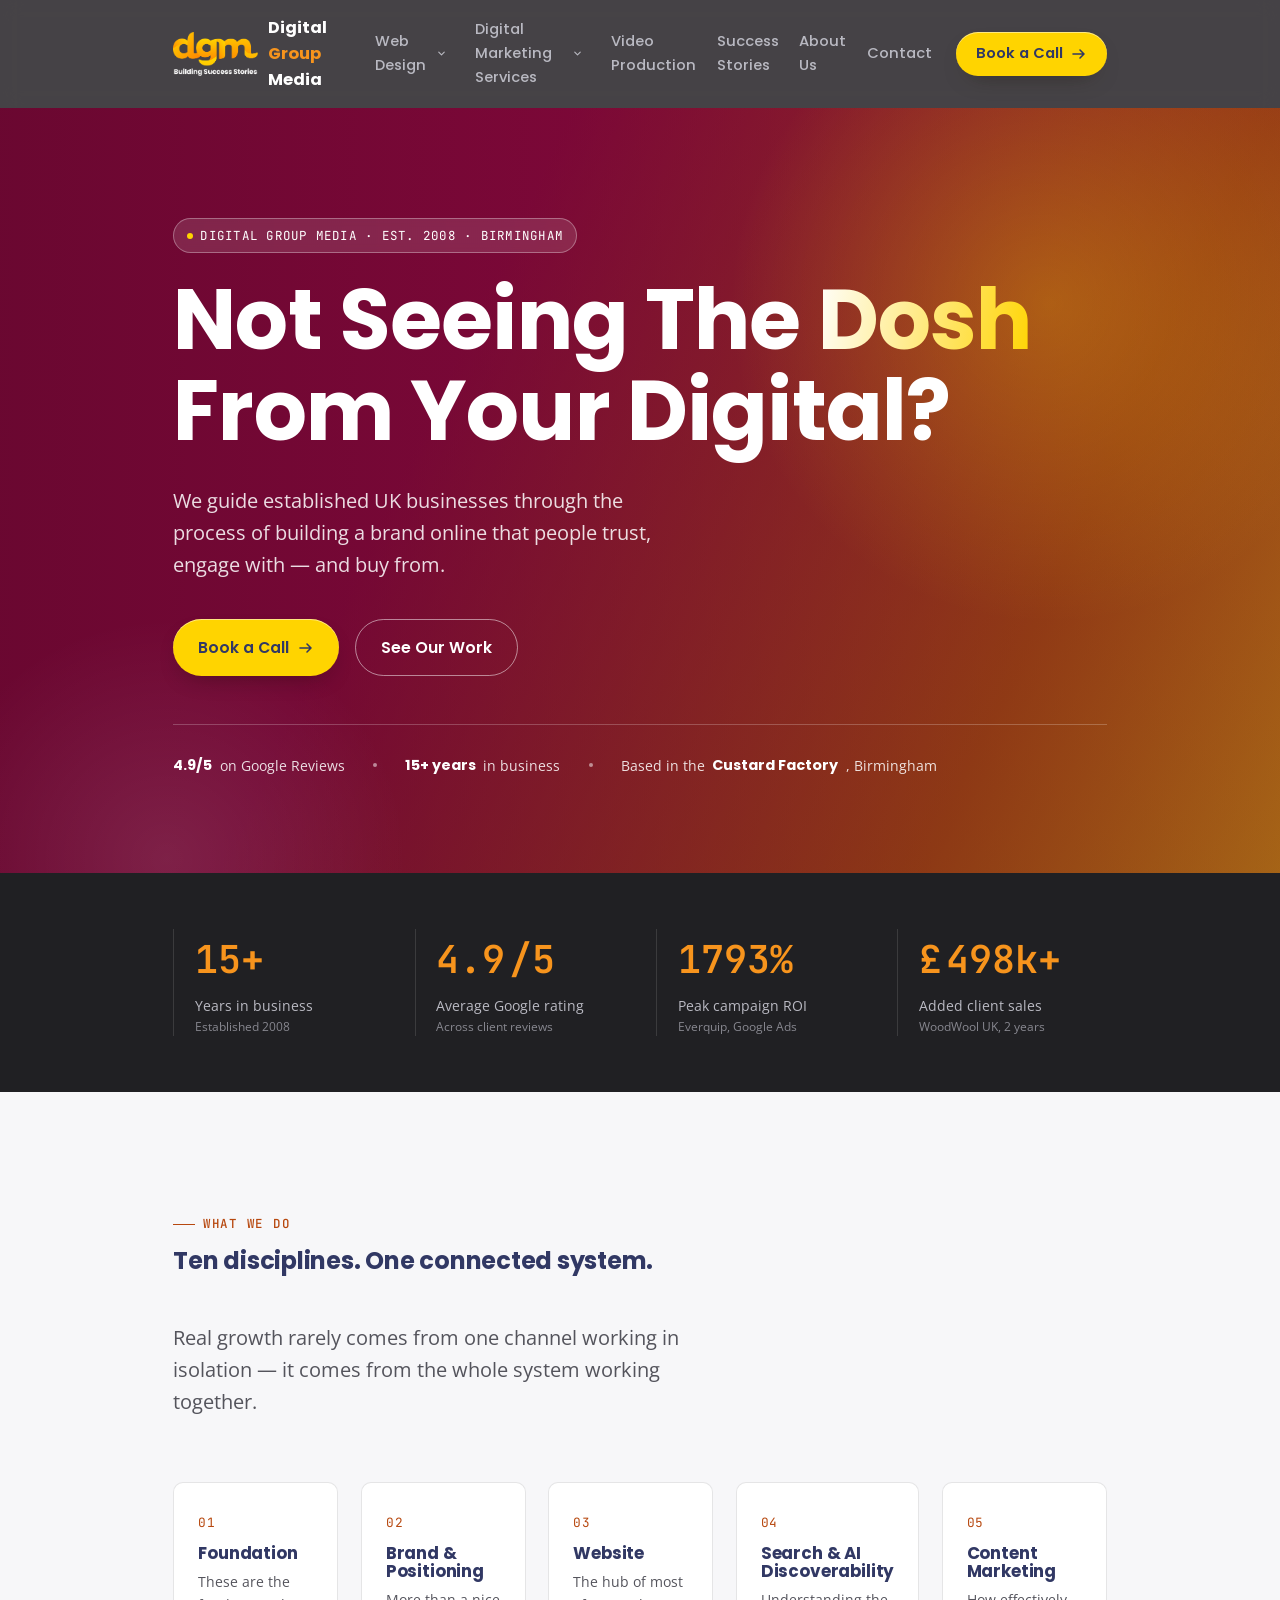
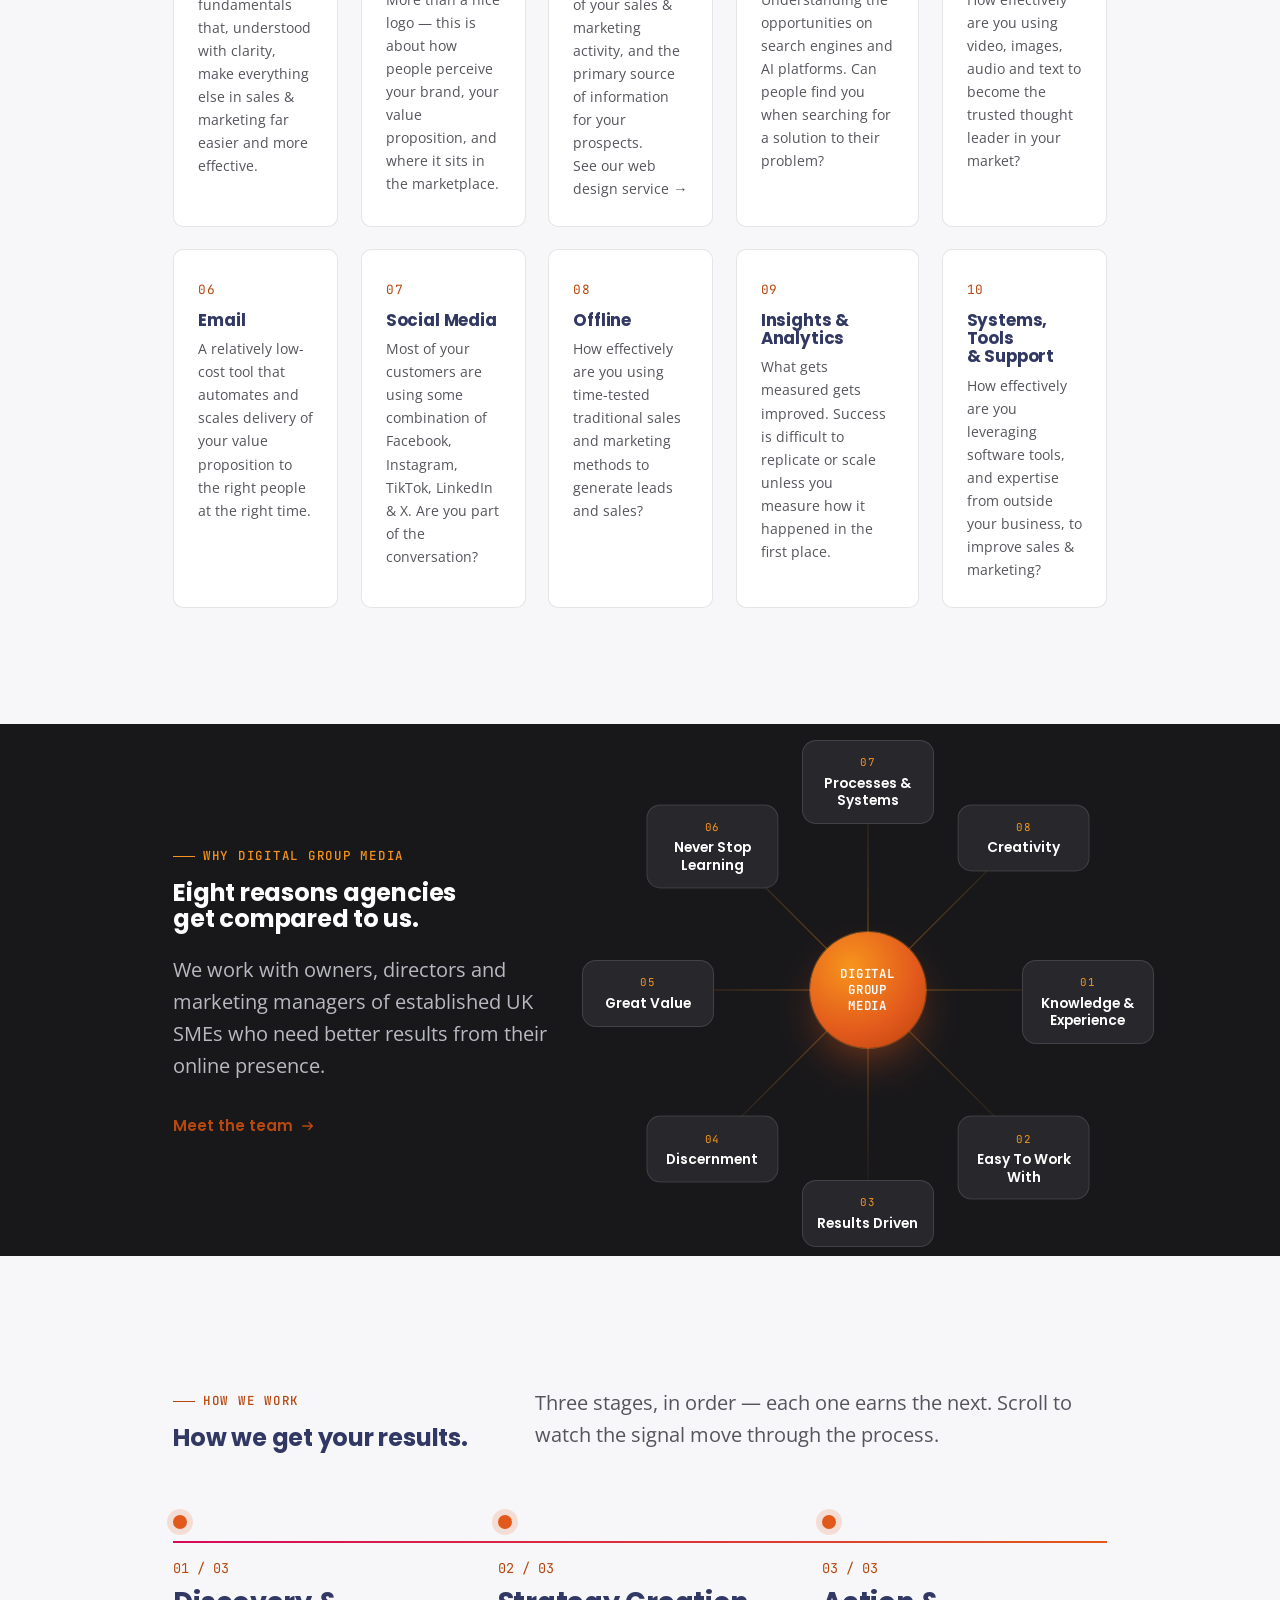
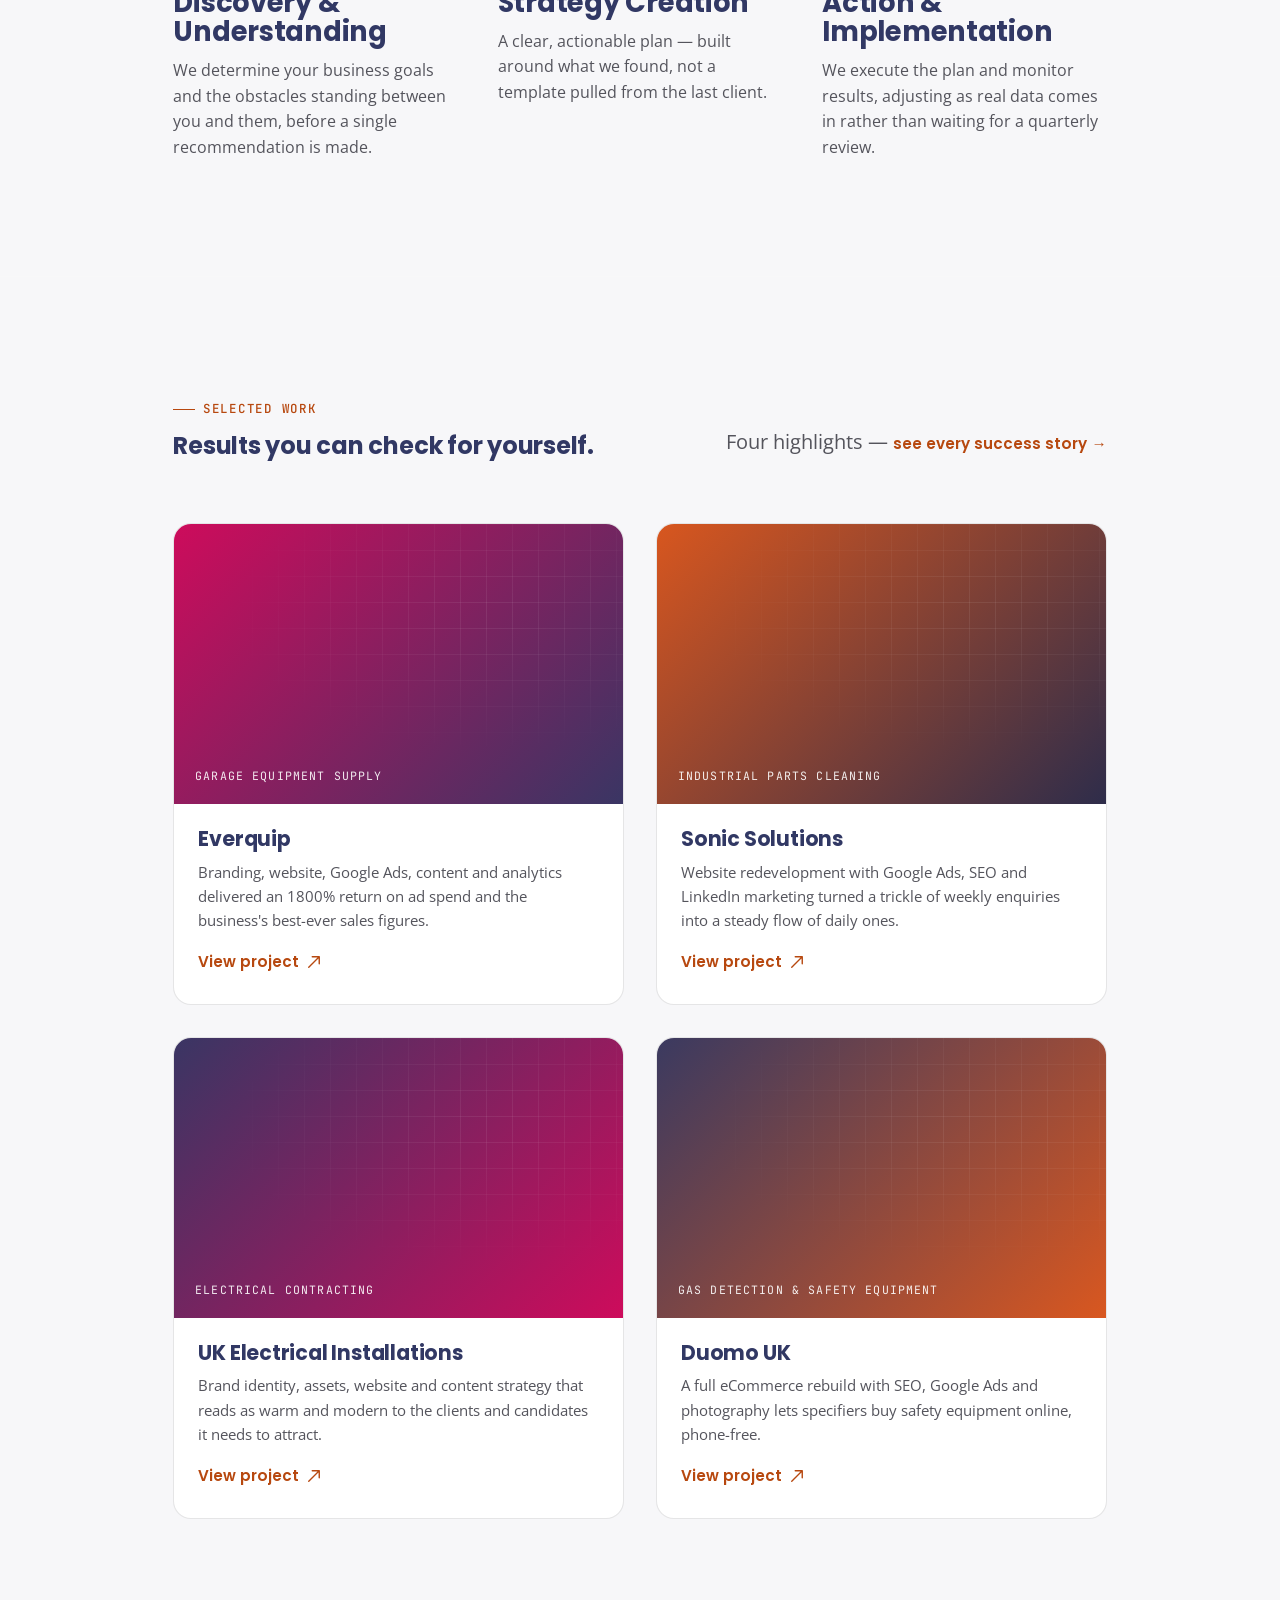
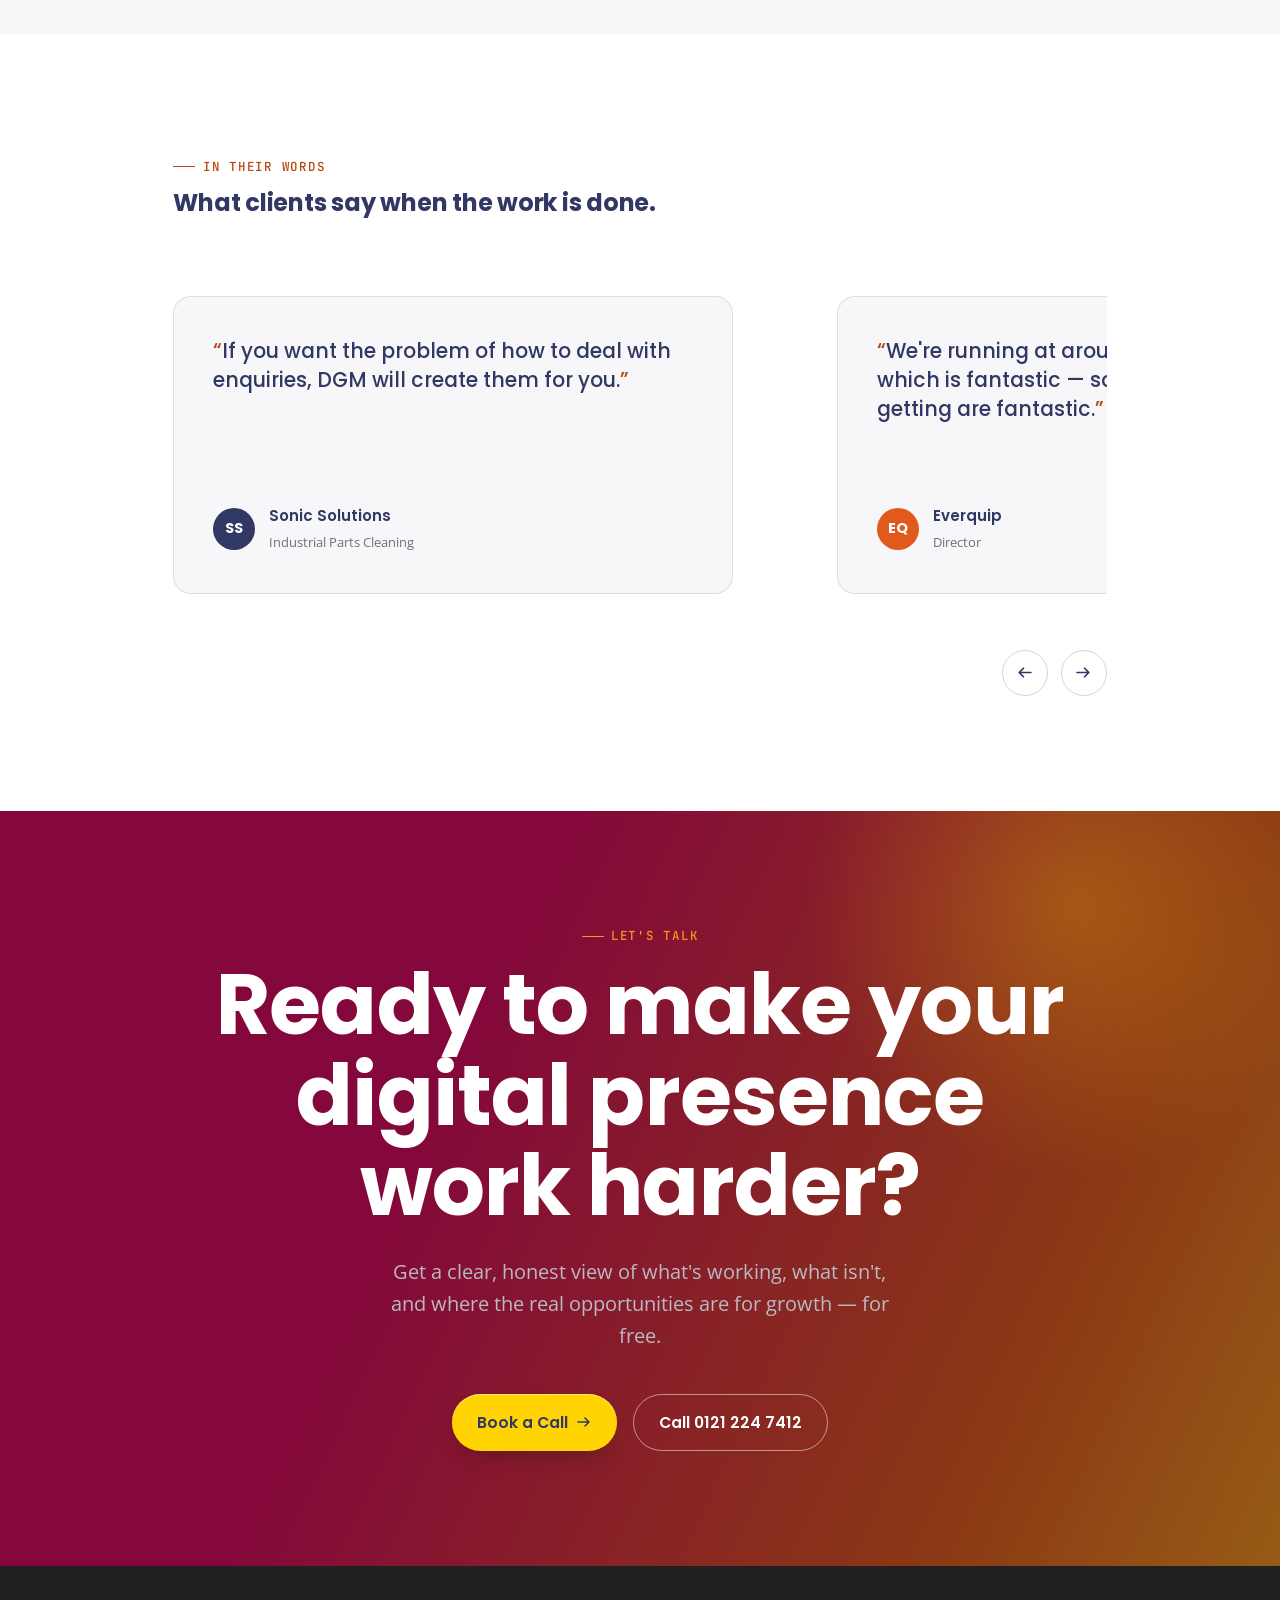
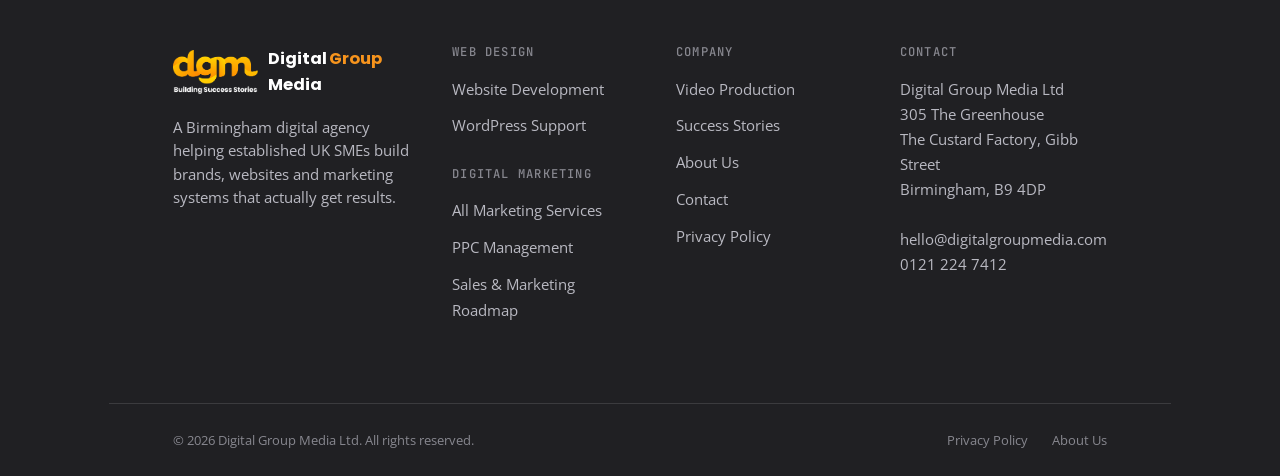
==== commit d9b0f662: "Drop .html extension from internal links Cloudflare Pages serves foo.html at /foo and redirects /foo" ====
--- a/index.html
+++ b/index.html
@@ -21,38 +21,38 @@
 
 <header class="site-header" id="siteHeader">
   <div class="wrap">
-    <a class="brand" href="index.html">
+    <a class="brand" href="/">
       <img class="brand-mark" src="assets/images/logo-dgm.png" alt="" width="237" height="123">
       <span class="brand-word"><span class="brand-full">Digital <b>Group</b> Media</span><span class="brand-short">D<b>G</b>M</span></span>
     </a>
     <nav class="nav-links" aria-label="Primary">
       <div class="nav-item has-dropdown">
-        <a class="nav-parent-link" href="web-design.html">Web Design</a>
+        <a class="nav-parent-link" href="web-design">Web Design</a>
         <button class="nav-caret-btn" type="button" aria-expanded="false" aria-controls="dd-1" aria-label="Show Web Design submenu">
           <svg class="nav-caret" aria-hidden="true"><use href="#ic-chevron"/></svg>
         </button>
         <div class="nav-dropdown" id="dd-1">
-          <a href="web-design.html">Website Development</a>
-        <a href="support.html">WordPress Support</a>
+          <a href="web-design">Website Development</a>
+        <a href="support">WordPress Support</a>
         </div>
       </div>
       <div class="nav-item has-dropdown">
-        <a class="nav-parent-link" href="digital-marketing-services.html">Digital Marketing Services</a>
+        <a class="nav-parent-link" href="digital-marketing-services">Digital Marketing Services</a>
         <button class="nav-caret-btn" type="button" aria-expanded="false" aria-controls="dd-2" aria-label="Show Digital Marketing Services submenu">
           <svg class="nav-caret" aria-hidden="true"><use href="#ic-chevron"/></svg>
         </button>
         <div class="nav-dropdown" id="dd-2">
-          <a href="ppc-management.html">PPC Management</a>
-        <a href="sales-and-marketing-roadmap.html">Sales and Marketing Roadmap</a>
-        </div>
-      </div>
-      <a href="videography-services.html">Video Production</a>
-      <a href="success-stories.html">Success Stories</a>
-      <a href="about-us.html">About Us</a>
-      <a href="contact.html">Contact</a>
+          <a href="ppc-management">PPC Management</a>
+        <a href="sales-and-marketing-roadmap">Sales and Marketing Roadmap</a>
+        </div>
+      </div>
+      <a href="videography-services">Video Production</a>
+      <a href="success-stories">Success Stories</a>
+      <a href="about-us">About Us</a>
+      <a href="contact">Contact</a>
     </nav>
     <div class="nav-actions">
-      <a class="btn btn-primary" href="contact.html">Book a Call<svg class="ic" aria-hidden="true"><use href="#ic-arrow"/></svg></a>
+      <a class="btn btn-primary" href="contact">Book a Call<svg class="ic" aria-hidden="true"><use href="#ic-arrow"/></svg></a>
       <button class="nav-toggle" id="navToggle" aria-expanded="false" aria-controls="mobileNav" aria-label="Open menu">
         <span class="nav-toggle-bars"><span></span><span></span><span></span></span>
       </button>
@@ -61,18 +61,18 @@
 </header>
 
 <nav class="mobile-nav" id="mobileNav" aria-label="Mobile">
-  <a href="index.html" aria-current="page">Home</a>
-  <a href="web-design.html">Web Design</a>
-  <a class="mobile-sub" href="web-design.html">Website Development</a>
-  <a class="mobile-sub" href="support.html">WordPress Support</a>
-  <a href="digital-marketing-services.html">Digital Marketing Services</a>
-  <a class="mobile-sub" href="ppc-management.html">PPC Management</a>
-  <a class="mobile-sub" href="sales-and-marketing-roadmap.html">Sales and Marketing Roadmap</a>
-  <a href="videography-services.html">Video Production</a>
-  <a href="success-stories.html">Success Stories</a>
-  <a href="about-us.html">About Us</a>
-  <a href="contact.html">Contact</a>
-  <a class="btn btn-primary" href="contact.html">Book a Call<svg class="ic" aria-hidden="true"><use href="#ic-arrow"/></svg></a>
+  <a href="/" aria-current="page">Home</a>
+  <a href="web-design">Web Design</a>
+  <a class="mobile-sub" href="web-design">Website Development</a>
+  <a class="mobile-sub" href="support">WordPress Support</a>
+  <a href="digital-marketing-services">Digital Marketing Services</a>
+  <a class="mobile-sub" href="ppc-management">PPC Management</a>
+  <a class="mobile-sub" href="sales-and-marketing-roadmap">Sales and Marketing Roadmap</a>
+  <a href="videography-services">Video Production</a>
+  <a href="success-stories">Success Stories</a>
+  <a href="about-us">About Us</a>
+  <a href="contact">Contact</a>
+  <a class="btn btn-primary" href="contact">Book a Call<svg class="ic" aria-hidden="true"><use href="#ic-arrow"/></svg></a>
 </nav>
 
 <main id="main">
@@ -84,8 +84,8 @@
       <h1 id="hero-h1" class="fs-h1-fix">Not Seeing The <span class="hl">Dosh</span> From Your Digital?</h1>
       <p class="hero-sub">We guide established UK businesses through the process of building a brand online that people trust, engage with &mdash; and buy from.</p>
       <div class="hero-cta">
-        <a class="btn btn-primary" href="contact.html">Book a Call<svg class="ic" aria-hidden="true"><use href="#ic-arrow"/></svg></a>
-        <a class="btn btn-ghost" href="success-stories.html">See Our Work</a>
+        <a class="btn btn-primary" href="contact">Book a Call<svg class="ic" aria-hidden="true"><use href="#ic-arrow"/></svg></a>
+        <a class="btn btn-ghost" href="success-stories">See Our Work</a>
       </div>
       <div class="hero-proof">
         <span><strong>4.9/5</strong> on Google Reviews</span>
@@ -142,7 +142,7 @@
         <div class="feat-card">
           <span class="feat-num">03</span>
           <h3>Website</h3>
-          <p>The hub of most of your sales &amp; marketing activity, and the primary source of information for your prospects. <a class="btn-line" style="font:inherit;color:inherit;background:none;padding:0" href="web-design.html">See our web design service &rarr;</a></p>
+          <p>The hub of most of your sales &amp; marketing activity, and the primary source of information for your prospects. <a class="btn-line" style="font:inherit;color:inherit;background:none;padding:0" href="web-design">See our web design service &rarr;</a></p>
         </div>
         <div class="feat-card">
           <span class="feat-num">04</span>
@@ -192,7 +192,7 @@
           <span class="eyebrow">Why Digital Group Media</span>
           <h2 id="why-h2">Eight reasons agencies get compared to us.</h2>
           <p class="lead">We work with owners, directors and marketing managers of established UK SMEs who need better results from their online presence.</p>
-          <a class="btn-line why-cta" href="about-us.html">Meet the team<svg class="ic" aria-hidden="true"><use href="#ic-arrow"/></svg></a>
+          <a class="btn-line why-cta" href="about-us">Meet the team<svg class="ic" aria-hidden="true"><use href="#ic-arrow"/></svg></a>
         </div>
 
         <div class="orbit reveal" aria-hidden="true">
@@ -263,7 +263,7 @@
           <span class="eyebrow">Selected Work</span>
           <h2 id="work-h2">Results you can check for yourself.</h2>
         </div>
-        <p class="lead">Four highlights &mdash; <a class="btn-line" style="display:inline-flex" href="success-stories.html">see every success story&nbsp;&rarr;</a></p>
+        <p class="lead">Four highlights &mdash; <a class="btn-line" style="display:inline-flex" href="success-stories">see every success story&nbsp;&rarr;</a></p>
       </div>
 
       <div class="work-grid reveal-stagger">
@@ -387,7 +387,7 @@
       <h2 id="cta-h2" class="reveal">Ready to make your digital presence work harder?</h2>
       <p class="lead reveal">Get a clear, honest view of what's working, what isn't, and where the real opportunities are for growth &mdash; for free.</p>
       <div class="hero-cta reveal">
-        <a class="btn btn-primary" href="contact.html">Book a Call<svg class="ic" aria-hidden="true"><use href="#ic-arrow"/></svg></a>
+        <a class="btn btn-primary" href="contact">Book a Call<svg class="ic" aria-hidden="true"><use href="#ic-arrow"/></svg></a>
         <a class="btn btn-ghost" href="tel:01212247412">Call 0121 224 7412</a>
       </div>
     </div>
@@ -398,7 +398,7 @@
 <footer class="site-footer">
   <div class="wrap footer-top">
     <div class="footer-brand">
-      <a class="brand" href="index.html">
+      <a class="brand" href="/">
         <img class="brand-mark" src="assets/images/logo-dgm.png" alt="" width="237" height="123">
         <span class="brand-word">Digital <b>Group</b> Media</span>
       </a>
@@ -407,24 +407,24 @@
     <div class="footer-col">
       <h4>Web Design</h4>
       <ul>
-        <li><a href="web-design.html">Website Development</a></li>
-        <li><a href="support.html">WordPress Support</a></li>
+        <li><a href="web-design">Website Development</a></li>
+        <li><a href="support">WordPress Support</a></li>
       </ul>
       <h4 class="footer-col-spaced">Digital Marketing</h4>
       <ul>
-        <li><a href="digital-marketing-services.html">All Marketing Services</a></li>
-        <li><a href="ppc-management.html">PPC Management</a></li>
-        <li><a href="sales-and-marketing-roadmap.html">Sales &amp; Marketing Roadmap</a></li>
+        <li><a href="digital-marketing-services">All Marketing Services</a></li>
+        <li><a href="ppc-management">PPC Management</a></li>
+        <li><a href="sales-and-marketing-roadmap">Sales &amp; Marketing Roadmap</a></li>
       </ul>
     </div>
     <div class="footer-col">
       <h4>Company</h4>
       <ul>
-        <li><a href="videography-services.html">Video Production</a></li>
-        <li><a href="success-stories.html">Success Stories</a></li>
-        <li><a href="about-us.html">About Us</a></li>
-        <li><a href="contact.html">Contact</a></li>
-        <li><a href="privacy-policy.html">Privacy Policy</a></li>
+        <li><a href="videography-services">Video Production</a></li>
+        <li><a href="success-stories">Success Stories</a></li>
+        <li><a href="about-us">About Us</a></li>
+        <li><a href="contact">Contact</a></li>
+        <li><a href="privacy-policy">Privacy Policy</a></li>
       </ul>
     </div>
     <div class="footer-col">
@@ -442,8 +442,8 @@
   <div class="wrap footer-bottom">
     <span>&copy; <span id="year">2026</span> Digital Group Media Ltd. All rights reserved.</span>
     <span class="footer-legal">
-      <a href="privacy-policy.html">Privacy Policy</a>
-      <a href="about-us.html">About Us</a>
+      <a href="privacy-policy">Privacy Policy</a>
+      <a href="about-us">About Us</a>
     </span>
   </div>
 </footer>
--- a/assets/css/styles.css
+++ b/assets/css/styles.css
@@ -219,7 +219,7 @@
   border-bottom-color:var(--ink-line);padding-block:10px;
 }
 .brand{display:flex;align-items:center;gap:.65em;font-family:var(--font-display);font-weight:700;color:#fff;}
-.brand-mark{height:34px;width:auto;flex:none;object-fit:contain;}
+.brand-mark{height:44px;width:auto;flex:none;object-fit:contain;}
 .brand-word{font-size:1.02rem;letter-spacing:-.01em;}
 .brand-word b{color:var(--orange-light);}
 @media (max-width:640px){.brand-word .brand-full{display:none;}}
